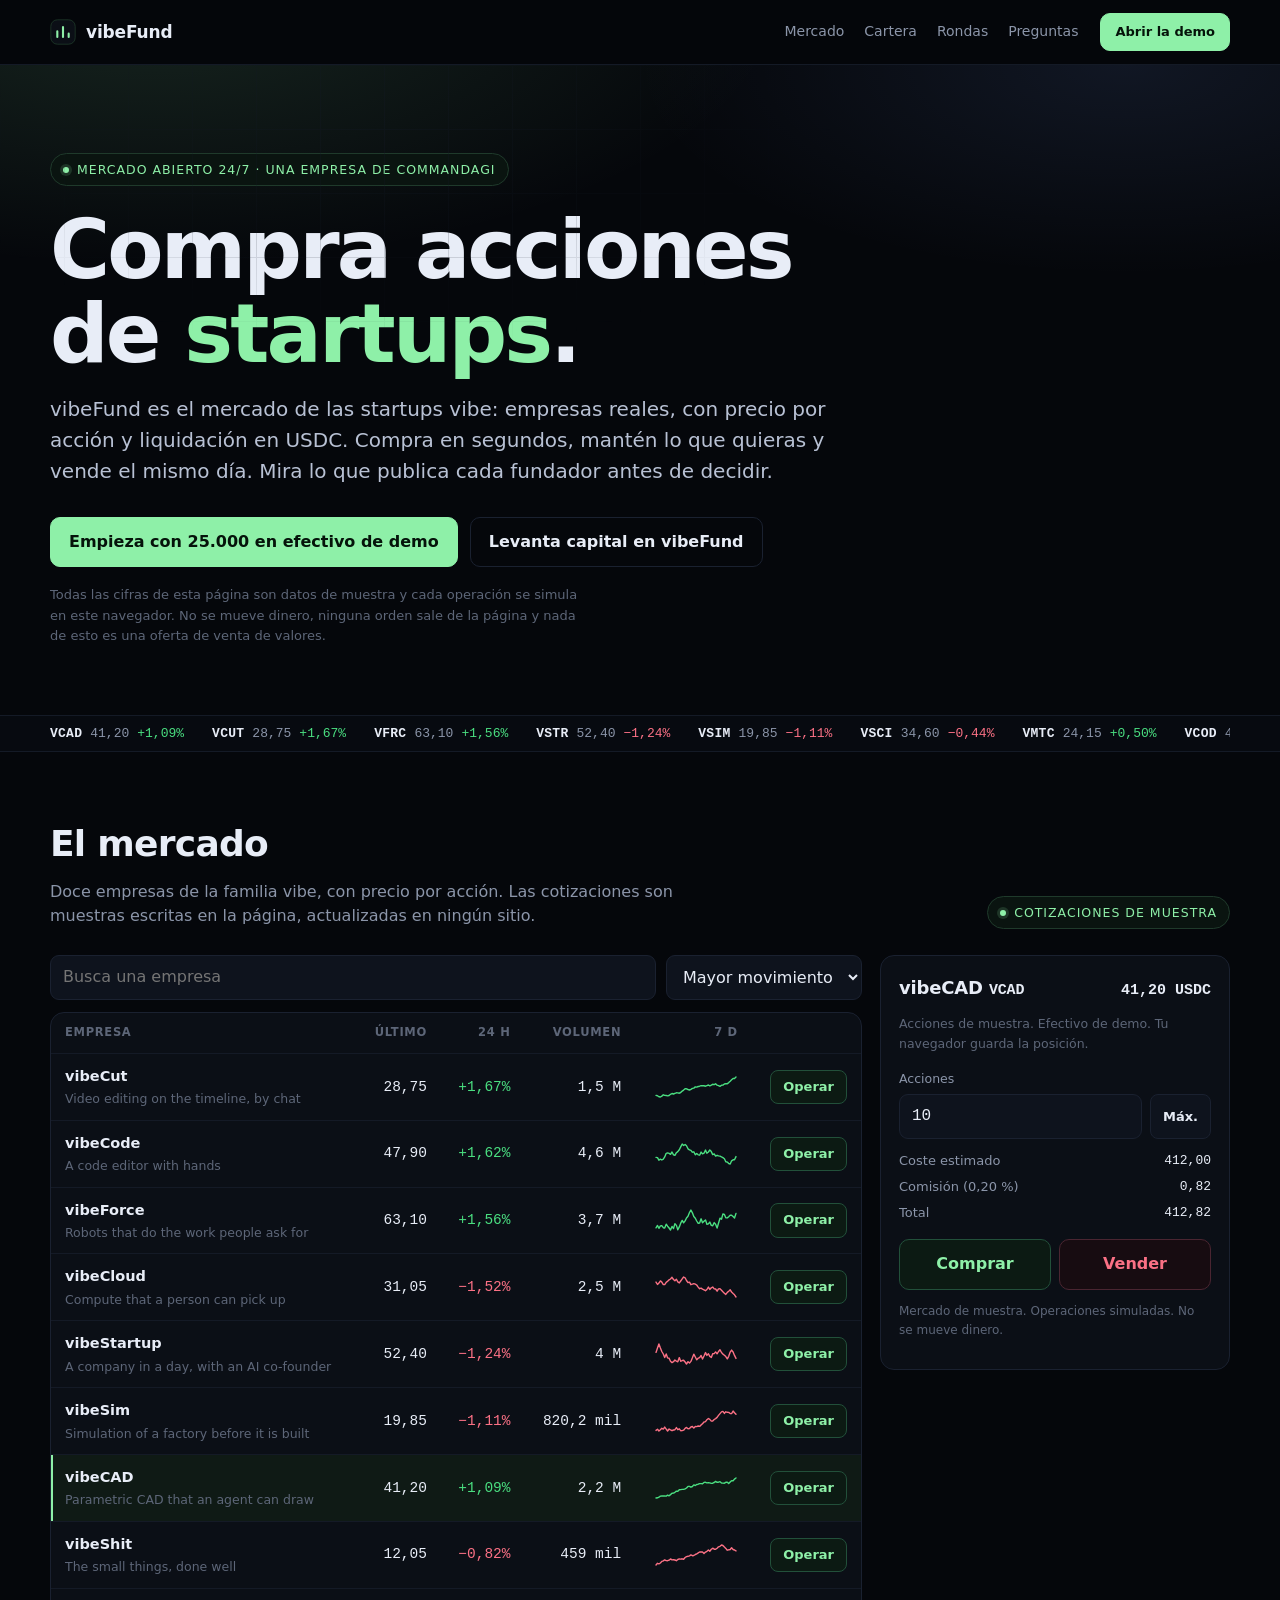
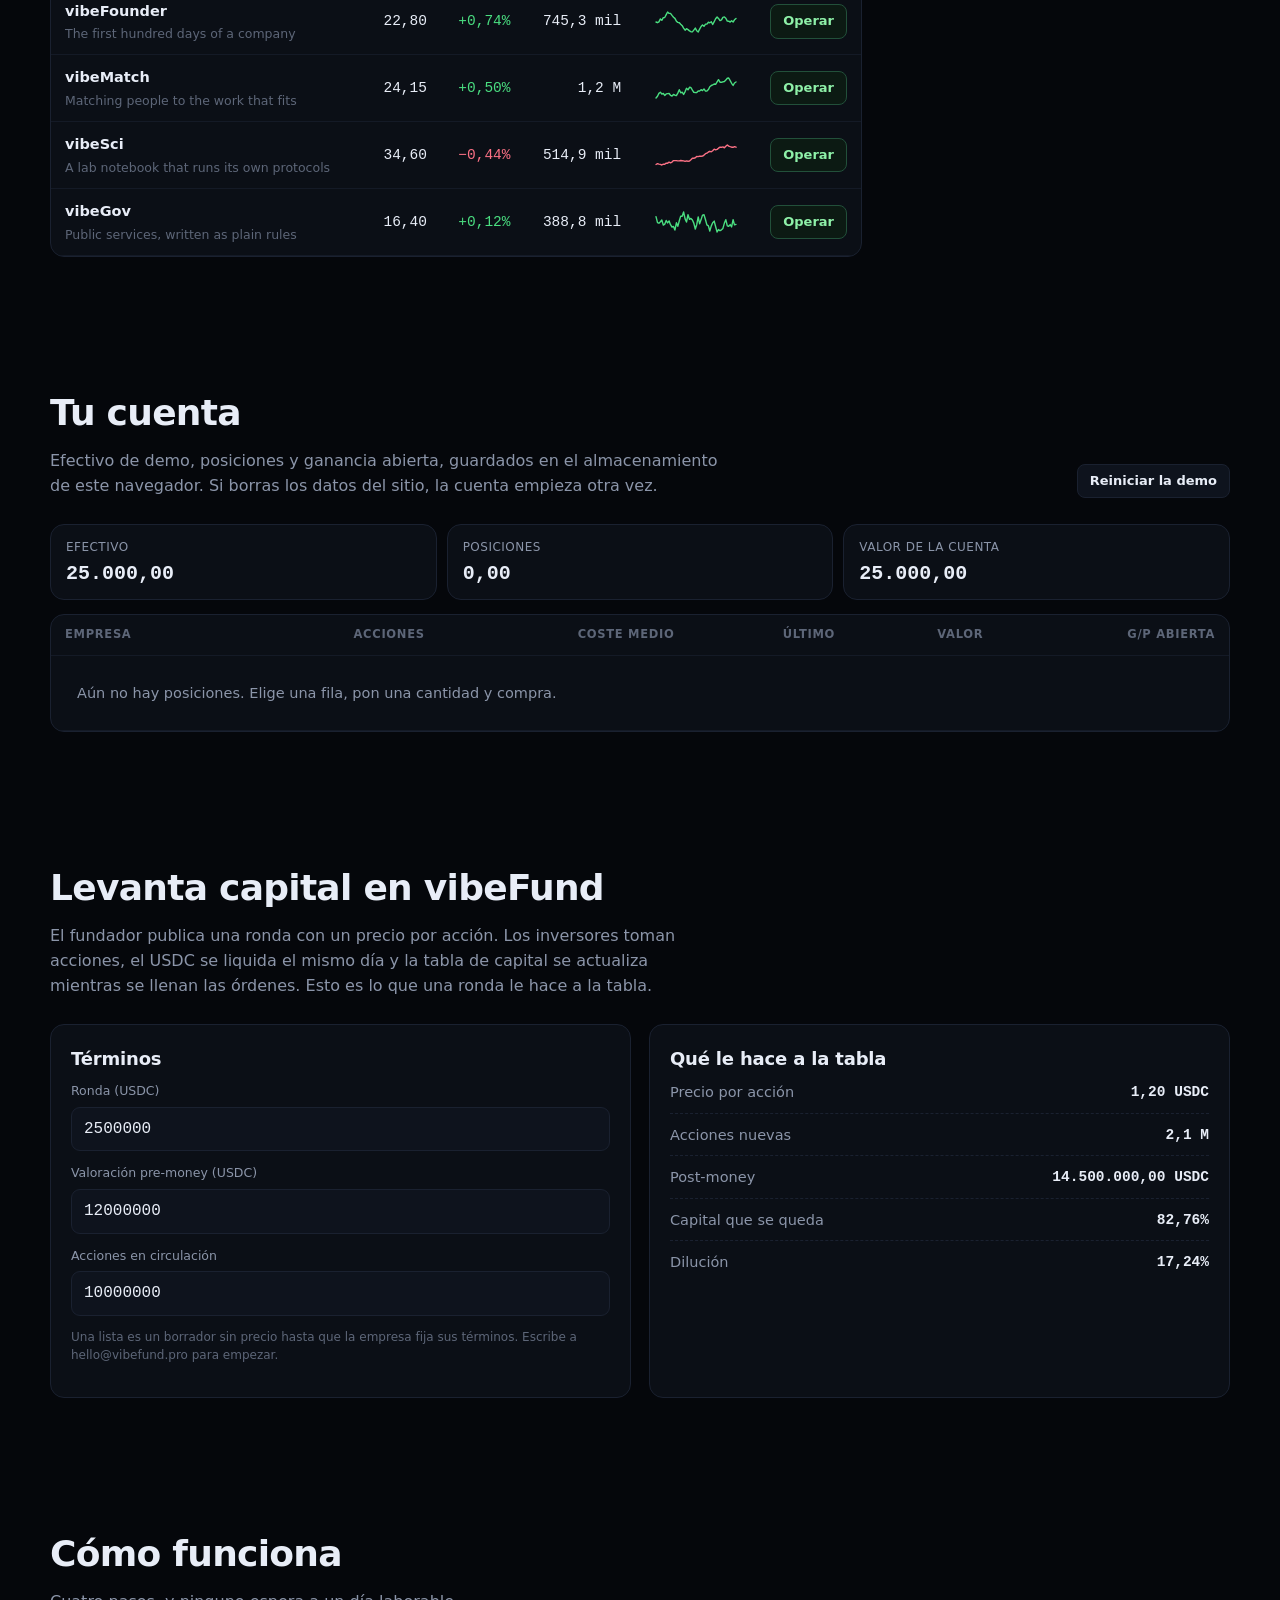
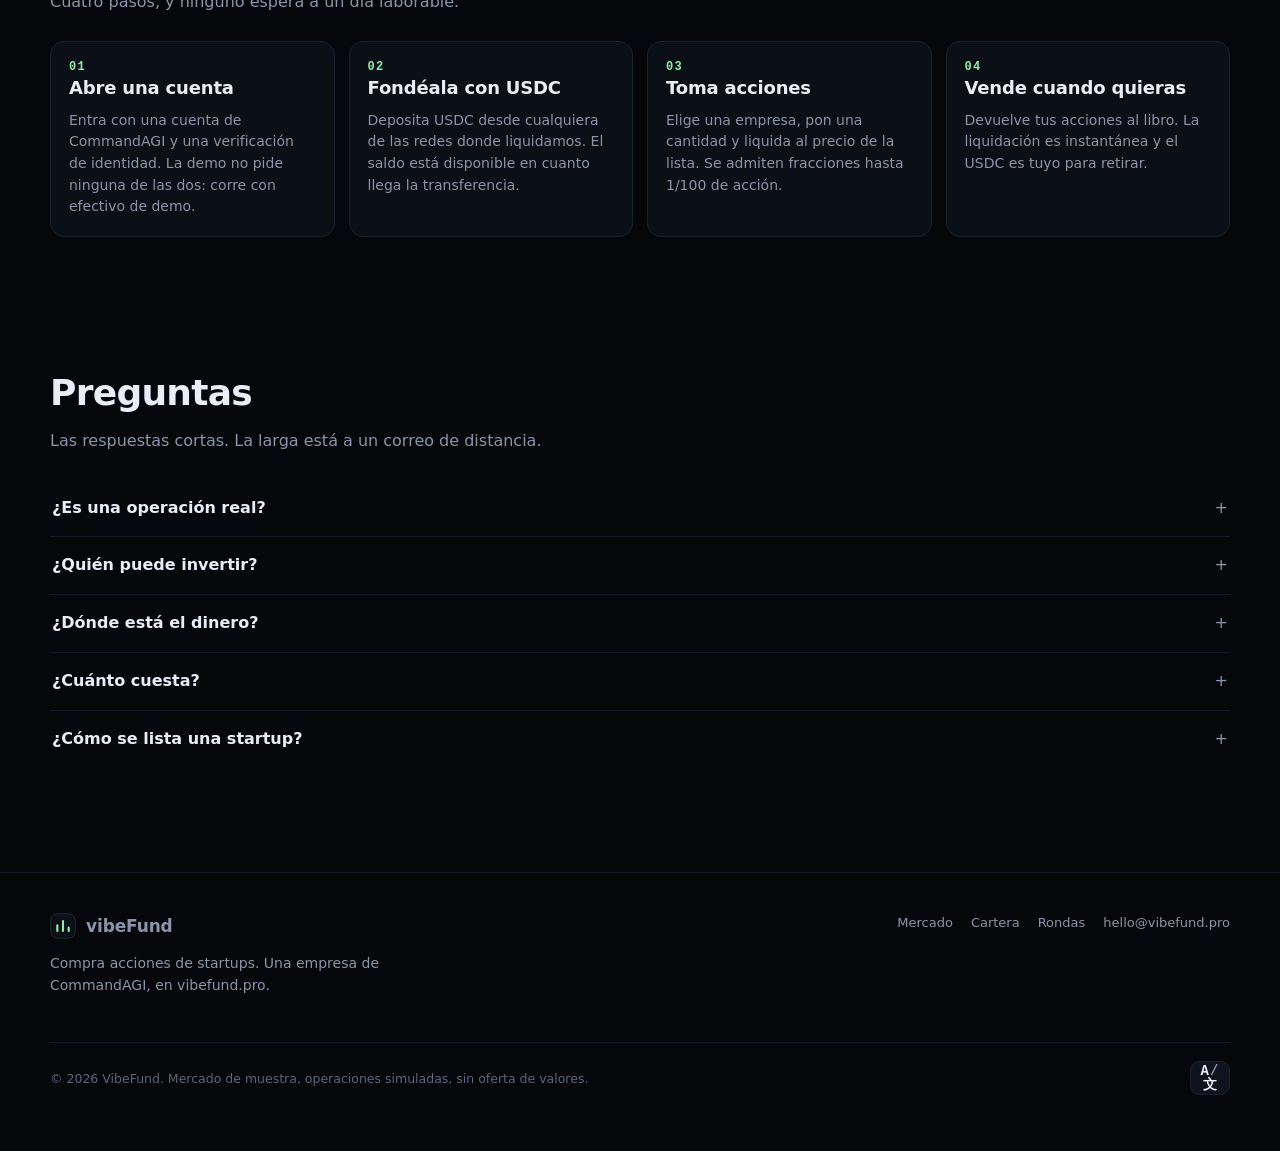
==== es/index.html @ a97413b3 "VibeFund as it is live on 2026-10-26 (deploy 4ececa54), mirrored from vibefund.commandagi.app" ====
<!doctype html>
<html lang="es">
<head>
<meta charset="utf-8">
<meta name="viewport" content="width=device-width, initial-scale=1">
<meta http-equiv="Content-Security-Policy" content="default-src 'self'; script-src 'self' https://static.cloudflareinsights.com; style-src 'self'; img-src 'self' data:; connect-src 'self' https://cloudflareinsights.com; font-src 'self'; form-action 'none'; base-uri 'none'">
<title>vibeFund — compra acciones de startups</title>
<meta name="description" content="vibeFund es el mercado de las startups vibe: empresas reales, con precio por acción y liquidación en USDC. La demo opera startups de muestra con dinero simulado en tu navegador.">
<meta name="theme-color" content="#05070b">
<meta property="og:title" content="vibeFund — compra acciones de startups">
<meta property="og:description" content="Empresas reales, con precio por acción y liquidación en USDC. Una empresa de CommandAGI.">
<meta property="og:type" content="website">
<link rel="icon" href="../mark.svg" type="image/svg+xml">
<link rel="stylesheet" href="../style.css">
<link rel="alternate" hreflang="en" href="/">
<link rel="alternate" hreflang="es" href="/es/">
<link rel="alternate" hreflang="zh-Hans" href="/zh/">
</head>
<body>
<a class="skip" href="#market">Ir al mercado</a>

<header class="head">
  <div class="wrap head__in">
    <a class="brand" href="/">
      <svg viewBox="0 0 32 32" aria-hidden="true" focusable="false"><rect x="1" y="1" width="30" height="30" rx="8" fill="#0b0f16" stroke="#1f3a2b"/><path d="M9 22V15M16 22V10M23 22V18" stroke="#8ef0a8" stroke-width="2.6" stroke-linecap="round"/></svg>
      <span class="brand__word">vibeFund</span>
    </a>
    <nav aria-label="Secciones">
      <a href="#market">Mercado</a>
      <a href="#portfolio">Cartera</a>
      <a href="#raise">Rondas</a>
      <a href="#questions">Preguntas</a>
    </nav>
    <a class="btn btn--primary" href="#market">Abrir la demo</a>
  </div>
</header>

<section class="hero">
  <div class="wrap">
    <span class="eyebrow"><span class="dot" aria-hidden="true"></span>Mercado abierto 24/7 · una empresa de CommandAGI</span>
    <h1>Compra acciones de <em>startups</em>.</h1>
    <p class="lead">vibeFund es el mercado de las startups vibe: empresas reales, con precio por acción y liquidación en USDC. Compra en segundos, mantén lo que quieras y vende el mismo día. Mira lo que publica cada fundador antes de decidir.</p>
    <div class="acts">
      <a class="btn btn--primary" href="#market">Empieza con 25.000 en efectivo de demo</a>
      <a class="btn btn--ghost" href="#raise">Levanta capital en vibeFund</a>
    </div>
    <p class="fine">Todas las cifras de esta página son datos de muestra y cada operación se simula en este navegador. No se mueve dinero, ninguna orden sale de la página y nada de esto es una oferta de venta de valores.</p>
  </div>
</section>

<div class="ticker" aria-hidden="true">
  <div class="wrap"><div class="ticker__track" id="ticker-track"></div></div>
</div>

<section class="band" id="market">
  <div class="wrap">
    <div class="band__head">
      <div>
        <h2>El mercado</h2>
        <p class="sub">Doce empresas de la familia vibe, con precio por acción. Las cotizaciones son muestras escritas en la página, actualizadas en ningún sitio.</p>
      </div>
      <span class="eyebrow"><span class="dot" aria-hidden="true"></span>Cotizaciones de muestra</span>
    </div>

    <div class="floor">
      <div>
        <div class="controls">
          <label class="sr-only" for="filter">Buscar en el mercado</label>
          <input id="filter" type="search" placeholder="Busca una empresa" autocomplete="off">
          <label class="sr-only" for="sort">Ordenar por</label>
          <select id="sort">
            <option value="change">Mayor movimiento</option>
            <option value="volume">Más negociadas</option>
            <option value="price">Precio</option>
            <option value="name">Nombre</option>
          </select>
        </div>
        <div class="card table-scroll">
          <table>
            <caption class="sr-only">Precios de muestra de las empresas de la familia vibe</caption>
            <thead>
              <tr><th scope="col">Empresa</th><th scope="col">Último</th><th scope="col">24 h</th><th scope="col" class="hide-sm">Volumen</th><th scope="col" class="hide-sm">7 d</th><th scope="col"><span class="sr-only">Operar</span></th></tr>
            </thead>
            <tbody id="market-body"></tbody>
          </table>
        </div>
        <noscript><p class="sub" style="margin-top:14px">La demo de operaciones necesita JavaScript. El resto de la página se lee sin él.</p></noscript>
      </div>

      <aside class="card ticket" aria-labelledby="ticket-title">
        <div class="ticket__head">
          <h3 id="ticket-title"><span id="ticket-name">vibeCAD</span> <span class="ticket__price" id="ticket-ticker">VCAD</span></h3>
          <span class="ticket__price" id="ticket-price">41,20 USDC</span>
        </div>
        <p class="ticket__hint">Acciones de muestra. Efectivo de demo. Tu navegador guarda la posición.</p>
        <div class="field">
          <label for="qty">Acciones</label>
          <div class="row">
            <input id="qty" type="number" min="1" step="1" value="10" inputmode="numeric">
            <button class="btn btn--tiny" type="button" id="qty-max">Máx.</button>
          </div>
        </div>
        <div class="ticket__est">
          <div><span id="est-label">Coste estimado</span><b id="est-cost">0,00</b></div>
          <div><span id="fee-label">Comisión (0,20 %)</span><b id="est-fee">0,00</b></div>
          <div><span id="total-label">Total</span><b id="est-total">0,00</b></div>
        </div>
        <div class="ticket__acts">
          <button class="btn btn--buy" type="button" id="ticket-buy">Comprar</button>
          <button class="btn btn--sell" type="button" id="ticket-sell">Vender</button>
        </div>
        <p class="ticket__note" id="holdings-line"></p>
        <p class="ticket__note" id="sample-note">Mercado de muestra. Operaciones simuladas. No se mueve dinero.</p>
      </aside>
    </div>
  </div>
</section>

<section class="band" id="portfolio">
  <div class="wrap">
    <div class="band__head">
      <div>
        <h2>Tu cuenta</h2>
        <p class="sub">Efectivo de demo, posiciones y ganancia abierta, guardados en el almacenamiento de este navegador. Si borras los datos del sitio, la cuenta empieza otra vez.</p>
      </div>
      <button class="btn btn--tiny" type="button" id="reset">Reiniciar la demo</button>
    </div>
    <div class="stat-row">
      <div class="card stat"><div class="stat__k">Efectivo</div><div class="stat__v" id="stat-cash">25.000,00</div></div>
      <div class="card stat"><div class="stat__k">Posiciones</div><div class="stat__v" id="stat-holdings">0,00</div></div>
      <div class="card stat"><div class="stat__k">Valor de la cuenta</div><div class="stat__v" id="stat-total">25.000,00</div></div>
    </div>
    <div class="card table-scroll">
      <table class="holdings">
        <caption class="sr-only">Tus posiciones de demo</caption>
        <thead><tr><th scope="col">Empresa</th><th scope="col">Acciones</th><th scope="col">Coste medio</th><th scope="col">Último</th><th scope="col">Valor</th><th scope="col">G/P abierta</th></tr></thead>
        <tbody id="positions-body"></tbody>
      </table>
    </div>
  </div>
</section>

<section class="band" id="raise">
  <div class="wrap">
    <div class="band__head">
      <div>
        <h2>Levanta capital en vibeFund</h2>
        <p class="sub">El fundador publica una ronda con un precio por acción. Los inversores toman acciones, el USDC se liquida el mismo día y la tabla de capital se actualiza mientras se llenan las órdenes. Esto es lo que una ronda le hace a la tabla.</p>
      </div>
    </div>
    <div class="raise">
      <div class="card">
        <h3>Términos</h3>
        <div class="field">
          <label for="raise-amount">Ronda (USDC)</label>
          <input id="raise-amount" type="number" min="0" step="50000" value="2500000" inputmode="numeric">
        </div>
        <div class="field">
          <label for="raise-pre">Valoración pre-money (USDC)</label>
          <input id="raise-pre" type="number" min="0" step="500000" value="12000000" inputmode="numeric">
        </div>
        <div class="field">
          <label for="raise-shares">Acciones en circulación</label>
          <input id="raise-shares" type="number" min="1" step="100000" value="10000000" inputmode="numeric">
        </div>
        <p class="ticket__note">Una lista es un borrador sin precio hasta que la empresa fija sus términos. Escribe a <a href="mailto:hello@vibefund.pro">hello@vibefund.pro</a> para empezar.</p>
      </div>
      <div class="card">
        <h3>Qué le hace a la tabla</h3>
        <div class="out" id="raise-out"></div>
      </div>
    </div>
  </div>
</section>

<section class="band" id="how">
  <div class="wrap">
    <div class="band__head"><div><h2>Cómo funciona</h2><p class="sub">Cuatro pasos, y ninguno espera a un día laborable.</p></div></div>
    <div class="steps">
      <div class="card step"><div class="step__n">01</div><h3>Abre una cuenta</h3><p>Entra con una cuenta de CommandAGI y una verificación de identidad. La demo no pide ninguna de las dos: corre con efectivo de demo.</p></div>
      <div class="card step"><div class="step__n">02</div><h3>Fondéala con USDC</h3><p>Deposita USDC desde cualquiera de las redes donde liquidamos. El saldo está disponible en cuanto llega la transferencia.</p></div>
      <div class="card step"><div class="step__n">03</div><h3>Toma acciones</h3><p>Elige una empresa, pon una cantidad y liquida al precio de la lista. Se admiten fracciones hasta 1/100 de acción.</p></div>
      <div class="card step"><div class="step__n">04</div><h3>Vende cuando quieras</h3><p>Devuelve tus acciones al libro. La liquidación es instantánea y el USDC es tuyo para retirar.</p></div>
    </div>
  </div>
</section>

<section class="band" id="questions">
  <div class="wrap">
    <div class="band__head"><div><h2>Preguntas</h2><p class="sub">Las respuestas cortas. La larga está a un correo de distancia.</p></div></div>
    <details>
      <summary>¿Es una operación real?</summary>
      <p>No. Esta primera versión es una demo: las doce empresas y sus precios son datos de muestra escritos en la página, y las operaciones cambian números en el almacenamiento de tu navegador. El mercado de acciones reales, con liquidación real, abre cuando su dueño lo lance.</p>
    </details>
    <details>
      <summary>¿Quién puede invertir?</summary>
      <p>Inversores acreditados en las jurisdicciones donde vibeFund está registrada, y nadie más hasta que eso cambie. La demo no pide nada, así que tómala como una imagen del producto, no como una cuenta.</p>
    </details>
    <details>
      <summary>¿Dónde está el dinero?</summary>
      <p>USDC en custodia con el custodio autorizado, en una cuenta a tu nombre. vibeFund no lo presta, no lo apuesta y no lo guarda en su propio balance.</p>
    </details>
    <details>
      <summary>¿Cuánto cuesta?</summary>
      <p>Sin comisión de depósito ni de retiro, y 0,20 % por operación, ambos en el ticket antes de confirmar. El dueño fija la tarifa final antes del lanzamiento.</p>
    </details>
    <details>
      <summary>¿Cómo se lista una startup?</summary>
      <p>El fundador fija la ronda, la valoración pre-money y las acciones en circulación. vibeFund revisa la empresa y sus documentos, y la ronda abre a un precio por acción. Escribe a <a href="mailto:hello@vibefund.pro">hello@vibefund.pro</a>.</p>
    </details>
  </div>
</section>

<footer class="foot">
  <div class="wrap">
    <div class="foot__cols">
      <div class="foot__pitch">
        <a class="brand" href="/"><svg viewBox="0 0 32 32" aria-hidden="true" focusable="false"><rect x="1" y="1" width="30" height="30" rx="8" fill="#0b0f16" stroke="#1f3a2b"/><path d="M9 22V15M16 22V10M23 22V18" stroke="#8ef0a8" stroke-width="2.6" stroke-linecap="round"/></svg><span class="brand__word">vibeFund</span></a>
        <p>Compra acciones de startups. Una empresa de CommandAGI, en vibefund.pro.</p>
      </div>
      <div class="foot__links">
        <a href="#market">Mercado</a>
        <a href="#portfolio">Cartera</a>
        <a href="#raise">Rondas</a>
        <a href="mailto:hello@vibefund.pro">hello@vibefund.pro</a>
      </div>
    </div>
    <div class="foot__base">
      <span>© 2026 VibeFund. Mercado de muestra, operaciones simuladas, sin oferta de valores.</span>
      <div class="lang">
        <button type="button" class="lang-btn" commandfor="lang-dialog" command="show-modal" aria-haspopup="dialog" aria-label="Idioma" title="Idioma"><span class="lang-btn__glyph" aria-hidden="true">A<span>/</span><span lang="zh-Hans">文</span></span></button>
        <noscript><nav class="lang-links" aria-label="Idiomas"><a href="/" hreflang="en">English</a><a href="/es/" hreflang="es">Español</a><a href="/zh/" hreflang="zh-Hans">简体中文</a></nav></noscript>
        <dialog id="lang-dialog" class="lang-dialog" aria-labelledby="lang-dialog-title" closedby="any">
          <div class="lang-dialog__box">
            <div class="lang-dialog__head">
              <h2 id="lang-dialog-title">Idioma</h2>
              <form method="dialog"><button class="lang-dialog__close" aria-label="Cerrar"><svg viewBox="0 0 16 16" aria-hidden="true" focusable="false"><path d="M3.5 3.5l9 9M12.5 3.5l-9 9" stroke="currentColor" stroke-width="1.5" stroke-linecap="round"/></svg></button></form>
            </div>
            <ul class="lang-list">
              <li><a href="/" hreflang="en"><span lang="en">English</span></a></li>
              <li><a href="/es/" hreflang="es" aria-current="true"><span lang="es">Español</span><svg class="lang-list__check" viewBox="0 0 16 16" aria-hidden="true" focusable="false"><path d="M3 8.5l3.2 3L13 4.5" fill="none" stroke="currentColor" stroke-width="1.6" stroke-linecap="round" stroke-linejoin="round"/></svg></a></li>
              <li><a href="/zh/" hreflang="zh-Hans"><span lang="zh-Hans">简体中文</span></a></li>
            </ul>
          </div>
        </dialog>
      </div>
    </div>
  </div>
</footer>

<div class="toast" id="toast" role="status" aria-live="polite" data-show="false"></div>
<script src="../app.js" defer></script>
</body>
</html>
---- style.css ----
/* vibeFund: one stylesheet for every locale's page. No external font, no image of a person. */

:root {
    --bg: #05070b;
    --panel: #0b0f16;
    --panel-2: #0e131d;
    --line: #1a2130;
    --line-soft: #141a26;
    --ink: #e8edf7;
    --muted: #8b95a9;
    --dim: #5d6678;
    --accent: #8ef0a8;
    --accent-ink: #05130a;
    --up: #4ade80;
    --down: #fb7185;
    --radius: 14px;
    --wrap: 1180px;
    --mono: ui-monospace, SFMono-Regular, "SF Mono", Menlo, Consolas, "Liberation Mono", monospace;
    color-scheme: dark;
}

* { box-sizing: border-box; }

html { scroll-behavior: smooth; }

body {
    margin: 0;
    background: var(--bg);
    color: var(--ink);
    font: 16px/1.55 system-ui, -apple-system, "Segoe UI", Roboto, "Helvetica Neue", Arial, sans-serif;
    -webkit-font-smoothing: antialiased;
}

a { color: inherit; text-decoration: none; }
a:hover { color: var(--accent); }

.wrap { width: min(var(--wrap), 100% - 40px); margin-inline: auto; }

.skip {
    position: absolute; left: -9999px; top: 0; background: var(--accent); color: var(--accent-ink);
    padding: 10px 14px; border-radius: 0 0 10px 0; font-weight: 600;
}
.skip:focus { left: 0; z-index: 20; }

/* the head */

.head {
    position: sticky; top: 0; z-index: 10;
    background: color-mix(in srgb, var(--bg) 88%, transparent);
    backdrop-filter: blur(10px);
    border-bottom: 1px solid var(--line-soft);
}
.head__in { display: flex; align-items: center; gap: 22px; height: 64px; }
.brand { display: flex; align-items: center; gap: 10px; font-weight: 650; letter-spacing: -0.01em; }
.brand svg { width: 26px; height: 26px; display: block; }
.brand__word { font-size: 17px; }
.head nav { display: flex; gap: 20px; margin-inline-start: auto; font-size: 14px; color: var(--muted); }
.head nav a:hover { color: var(--ink); }
.head .btn { padding: 8px 14px; font-size: 13px; }
@media (max-width: 720px) { .head nav { display: none; } }

/* buttons */

.btn {
    display: inline-flex; align-items: center; gap: 8px; border: 1px solid var(--line);
    background: var(--panel-2); color: var(--ink); font: inherit; font-weight: 600;
    padding: 12px 18px; border-radius: 10px; cursor: pointer; transition: border-color .15s, background .15s, transform .05s;
}
.btn:hover { border-color: #2a3550; }
.btn:active { transform: translateY(1px); }
.btn--primary { background: var(--accent); border-color: var(--accent); color: var(--accent-ink); }
.btn--primary:hover { background: #a6f6ba; }
.btn--ghost { background: transparent; }
.btn--buy { border-color: #22503a; color: var(--accent); background: #0c1a13; }
.btn--sell { border-color: #4a2531; color: var(--down); background: #170c11; }
.btn--tiny { padding: 6px 12px; font-size: 13px; border-radius: 8px; }

/* hero */

.hero { position: relative; padding: 88px 0 56px; overflow: hidden; }
.hero::before {
    content: ""; position: absolute; inset: 0;
    background:
        radial-gradient(900px 380px at 12% -10%, rgba(142, 240, 168, .13), transparent 70%),
        radial-gradient(700px 300px at 88% 0%, rgba(122, 162, 255, .10), transparent 70%),
        linear-gradient(180deg, transparent 60%, var(--bg));
    pointer-events: none;
}
.hero::after {
    content: ""; position: absolute; inset: 0; pointer-events: none; opacity: .35;
    background-image: linear-gradient(var(--line-soft) 1px, transparent 1px), linear-gradient(90deg, var(--line-soft) 1px, transparent 1px);
    background-size: 64px 64px;
    mask-image: radial-gradient(600px 300px at 30% 10%, #000, transparent 75%);
}
.hero > * { position: relative; }
.eyebrow {
    display: inline-flex; align-items: center; gap: 8px; font-size: 12.5px; letter-spacing: .08em;
    text-transform: uppercase; color: var(--accent); border: 1px solid #1f3a2b; background: #0a1410;
    padding: 6px 12px; border-radius: 999px;
}
.eyebrow .dot { width: 6px; height: 6px; border-radius: 50%; background: var(--accent); box-shadow: 0 0 0 3px rgba(142,240,168,.15); }
.hero h1 {
    font-size: clamp(42px, 7vw, 82px); line-height: 1.02; letter-spacing: -0.035em;
    margin: 22px 0 18px; max-width: 15ch; font-weight: 680;
}
.hero h1 em { font-style: normal; color: var(--accent); }
.hero p.lead { font-size: clamp(17px, 2vw, 20px); color: #b8c1d4; max-width: 62ch; margin: 0 0 30px; }
.hero .acts { display: flex; flex-wrap: wrap; gap: 12px; }
.hero .fine { margin-top: 18px; font-size: 13px; color: var(--dim); max-width: 66ch; }

/* the strip of prices under the hero */

.ticker { border-block: 1px solid var(--line-soft); background: #070a10; overflow: clip; }
.ticker .wrap { overflow: clip; }
.ticker__track { display: flex; gap: 28px; padding: 11px 0; font: 13px/1 var(--mono); color: var(--muted); white-space: nowrap; min-width: 0; }
.ticker__item { display: inline-flex; gap: 8px; align-items: baseline; }
.ticker__item b { color: var(--ink); font-weight: 600; letter-spacing: .02em; }

/* sections */

section.band { padding: 64px 0; }
.band__head { display: flex; align-items: end; justify-content: space-between; gap: 20px; margin-bottom: 26px; flex-wrap: wrap; }
h2 { font-size: clamp(26px, 3vw, 36px); letter-spacing: -0.02em; margin: 0 0 8px; font-weight: 650; }
h3 { font-size: 18px; margin: 0 0 8px; letter-spacing: -0.01em; }
.sub { color: var(--muted); margin: 0; max-width: 66ch; }

.card { background: var(--panel); border: 1px solid var(--line); border-radius: var(--radius); }

/* the trading floor */

.floor { display: grid; grid-template-columns: minmax(0, 1fr) 350px; gap: 18px; align-items: start; }
@media (max-width: 980px) { .floor { grid-template-columns: 1fr; } }

.controls { display: flex; gap: 10px; flex-wrap: wrap; margin-bottom: 12px; }
.controls input, .controls select, .field input, .field select {
    font: inherit; color: var(--ink); background: var(--panel-2); border: 1px solid var(--line);
    border-radius: 9px; padding: 9px 12px; min-width: 0;
}
.controls input[type="search"] { flex: 1 1 220px; }
.controls :focus-visible, .field input:focus-visible, .field select:focus-visible, .btn:focus-visible {
    outline: 2px solid var(--accent); outline-offset: 2px;
}

.stat-row { display: grid; grid-template-columns: repeat(3, minmax(0, 1fr)); gap: 10px; margin-bottom: 14px; }
.stat { padding: 13px 15px; }
.stat__k { font-size: 12px; color: var(--muted); letter-spacing: .04em; text-transform: uppercase; }
.stat__v { font: 600 20px/1.2 var(--mono); font-variant-numeric: tabular-nums; margin-top: 5px; }
.stat__v small { font: 500 12px var(--mono); color: var(--muted); }

/* A table wider than a phone scrolls inside its card; the page itself never scrolls sideways. */
.table-scroll { overflow-x: auto; }
.table-scroll table { min-width: 620px; }
@media (max-width: 720px) {
    .table-scroll table { min-width: 460px; }
    .hide-sm { display: none; }
}

table { width: 100%; border-collapse: collapse; }
th, td { text-align: right; padding: 11px 14px; border-bottom: 1px solid var(--line-soft); white-space: nowrap; }
th { font-size: 11.5px; letter-spacing: .06em; text-transform: uppercase; color: var(--dim); font-weight: 600; }
th:first-child, td:first-child { text-align: left; }
tbody tr { cursor: pointer; }
tbody tr:hover { background: #0d131d; }
tbody tr[aria-selected="true"] { background: #0f1a15; box-shadow: inset 2px 0 0 var(--accent); }
td { font-size: 14.5px; }
.num { font-family: var(--mono); font-variant-numeric: tabular-nums; }
.co { display: flex; flex-direction: column; gap: 2px; }
.co b { font-weight: 600; }
.co span { font-size: 12.5px; color: var(--dim); }
.up { color: var(--up); }
.down { color: var(--down); }
.spark { width: 84px; height: 24px; vertical-align: middle; }

.empty { padding: 26px; text-align: center; color: var(--muted); font-size: 14.5px; }

/* the ticket */

.ticket { position: sticky; top: 78px; padding: 18px; }
.ticket__head { display: flex; align-items: baseline; justify-content: space-between; gap: 10px; margin-bottom: 4px; }
.ticket__price { font: 600 15px var(--mono); }
.ticket__hint { color: var(--dim); font-size: 12.5px; margin: 0 0 16px; }
.field { display: grid; gap: 6px; margin-bottom: 12px; }
.field label { font-size: 12.5px; color: var(--muted); }
.field input { width: 100%; font-family: var(--mono); }
.field .row { display: flex; gap: 8px; }
.field .row input { flex: 1; }
.ticket__est { display: grid; gap: 6px; font-size: 13px; color: var(--muted); margin: 4px 0 16px; }
.ticket__est div { display: flex; justify-content: space-between; }
.ticket__est b { color: var(--ink); font-family: var(--mono); font-variant-numeric: tabular-nums; font-weight: 500; }
.ticket__acts { display: grid; grid-template-columns: 1fr 1fr; gap: 8px; }
.ticket__acts .btn { justify-content: center; }
.ticket__note { margin-top: 12px; font-size: 12px; color: var(--dim); }

/* portfolio */

.portfolio-grid { display: grid; grid-template-columns: minmax(0, 1fr); gap: 14px; }
.holdings > tbody > tr { cursor: default; }

/* raise */

.raise { display: grid; grid-template-columns: minmax(0, 1fr) minmax(0, 1fr); gap: 18px; }
@media (max-width: 860px) { .raise { grid-template-columns: 1fr; } }
.raise .card { padding: 20px; }
.out { display: grid; gap: 10px; }
.out div { display: flex; justify-content: space-between; gap: 12px; border-bottom: 1px dashed var(--line); padding-bottom: 9px; font-size: 14.5px; color: var(--muted); }
.out div:last-child { border-bottom: 0; }
.out b { font-family: var(--mono); font-variant-numeric: tabular-nums; color: var(--ink); font-weight: 600; }

/* steps and questions */

.steps { display: grid; grid-template-columns: repeat(4, minmax(0, 1fr)); gap: 14px; }
@media (max-width: 900px) { .steps { grid-template-columns: repeat(2, minmax(0, 1fr)); } }
@media (max-width: 560px) { .steps { grid-template-columns: 1fr; } }
.step { padding: 18px; }
.step__n { font: 600 12px var(--mono); color: var(--accent); letter-spacing: .1em; }
.step p { margin: 8px 0 0; font-size: 14px; color: var(--muted); }

details { border-bottom: 1px solid var(--line-soft); padding: 16px 2px; }
details:last-of-type { border-bottom: 0; }
summary { cursor: pointer; font-weight: 600; font-size: 16px; list-style: none; display: flex; justify-content: space-between; gap: 14px; }
summary::-webkit-details-marker { display: none; }
summary::after { content: "+"; color: var(--muted); font-weight: 400; }
details[open] summary::after { content: "–"; }
details p { color: var(--muted); margin: 10px 0 0; max-width: 78ch; }

/* the footer, with the language button (the A/文 glyph) */

.foot { border-top: 1px solid var(--line-soft); padding: 40px 0 56px; margin-top: 40px; }
.foot__cols { display: flex; flex-wrap: wrap; gap: 28px; justify-content: space-between; align-items: start; }
.foot__pitch { max-width: 40ch; color: var(--muted); font-size: 14px; }
.foot__base { display: flex; flex-wrap: wrap; align-items: center; justify-content: space-between; gap: 14px; margin-top: 32px; padding-top: 18px; border-top: 1px solid var(--line-soft); color: var(--dim); font-size: 12.5px; }
.foot__links { display: flex; gap: 18px; color: var(--muted); font-size: 13px; flex-wrap: wrap; }

.lang { position: relative; }
.lang-btn {
    display: inline-flex; align-items: center; justify-content: center; width: 40px; height: 34px;
    border: 1px solid var(--line); border-radius: 9px; background: var(--panel-2); color: var(--ink);
    font: 600 14px/1 var(--mono); cursor: pointer;
}
.lang-btn:hover { border-color: #2a3550; }
.lang-btn__glyph span:first-child { color: var(--muted); margin: 0 1px; }
.lang-dialog { border: 1px solid var(--line); border-radius: 16px; background: var(--panel); color: var(--ink); padding: 0; width: min(360px, 92vw); }
.lang-dialog::backdrop { background: rgba(0, 0, 0, .62); backdrop-filter: blur(3px); }
.lang-dialog__box { padding: 18px 20px 20px; }
.lang-dialog__head { display: flex; align-items: center; justify-content: space-between; margin-bottom: 12px; }
.lang-dialog__head h2 { font-size: 17px; margin: 0; }
.lang-dialog__close { border: 0; background: none; color: var(--muted); cursor: pointer; padding: 6px; border-radius: 8px; }
.lang-dialog__close:hover { background: var(--panel-2); color: var(--ink); }
.lang-dialog__close svg { width: 15px; height: 15px; display: block; }
.lang-list { list-style: none; margin: 0; padding: 0; display: grid; gap: 4px; }
.lang-list a { display: flex; align-items: center; justify-content: space-between; padding: 10px 12px; border-radius: 9px; border: 1px solid transparent; }
.lang-list a:hover { background: var(--panel-2); border-color: var(--line); }
.lang-list a[aria-current="true"] { background: #0c1a13; border-color: #1f3a2b; color: var(--accent); }
.lang-list__check { width: 15px; height: 15px; }
.lang-links { display: flex; gap: 10px; }
.lang-links a { border: 1px solid var(--line); border-radius: 8px; padding: 5px 9px; }

.sr-only {
    position: absolute; width: 1px; height: 1px; padding: 0; margin: -1px; overflow: hidden;
    clip: rect(0 0 0 0); white-space: nowrap; border: 0;
}

.toast {
    position: fixed; left: 50%; bottom: 24px; transform: translate(-50%, 20px); opacity: 0;
    background: var(--accent); color: var(--accent-ink); font-weight: 600; font-size: 14px;
    padding: 10px 16px; border-radius: 10px; pointer-events: none; transition: opacity .18s, transform .18s; z-index: 30;
}
.toast[data-show="true"] { opacity: 1; transform: translate(-50%, 0); }

@media (prefers-reduced-motion: reduce) {
    html { scroll-behavior: auto; }
    .toast { transition: none; }
    .btn { transition: none; }
}
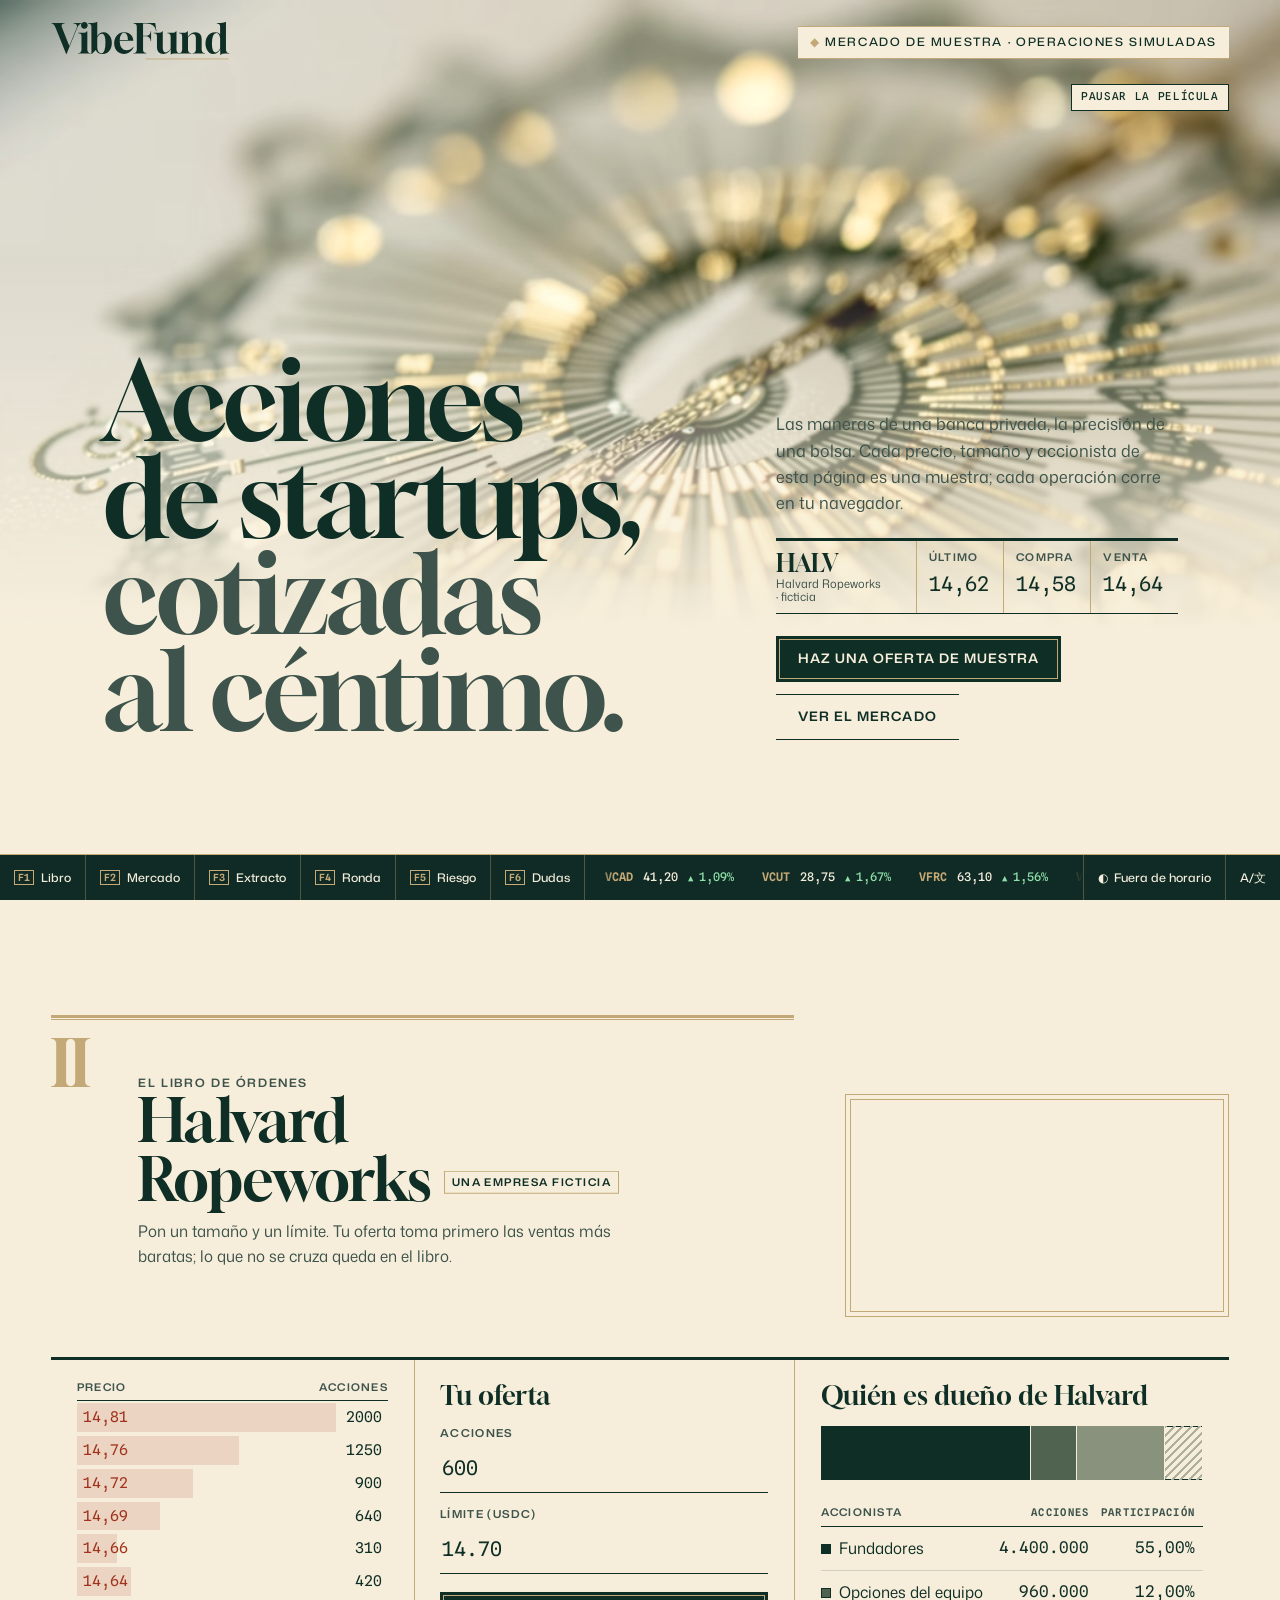
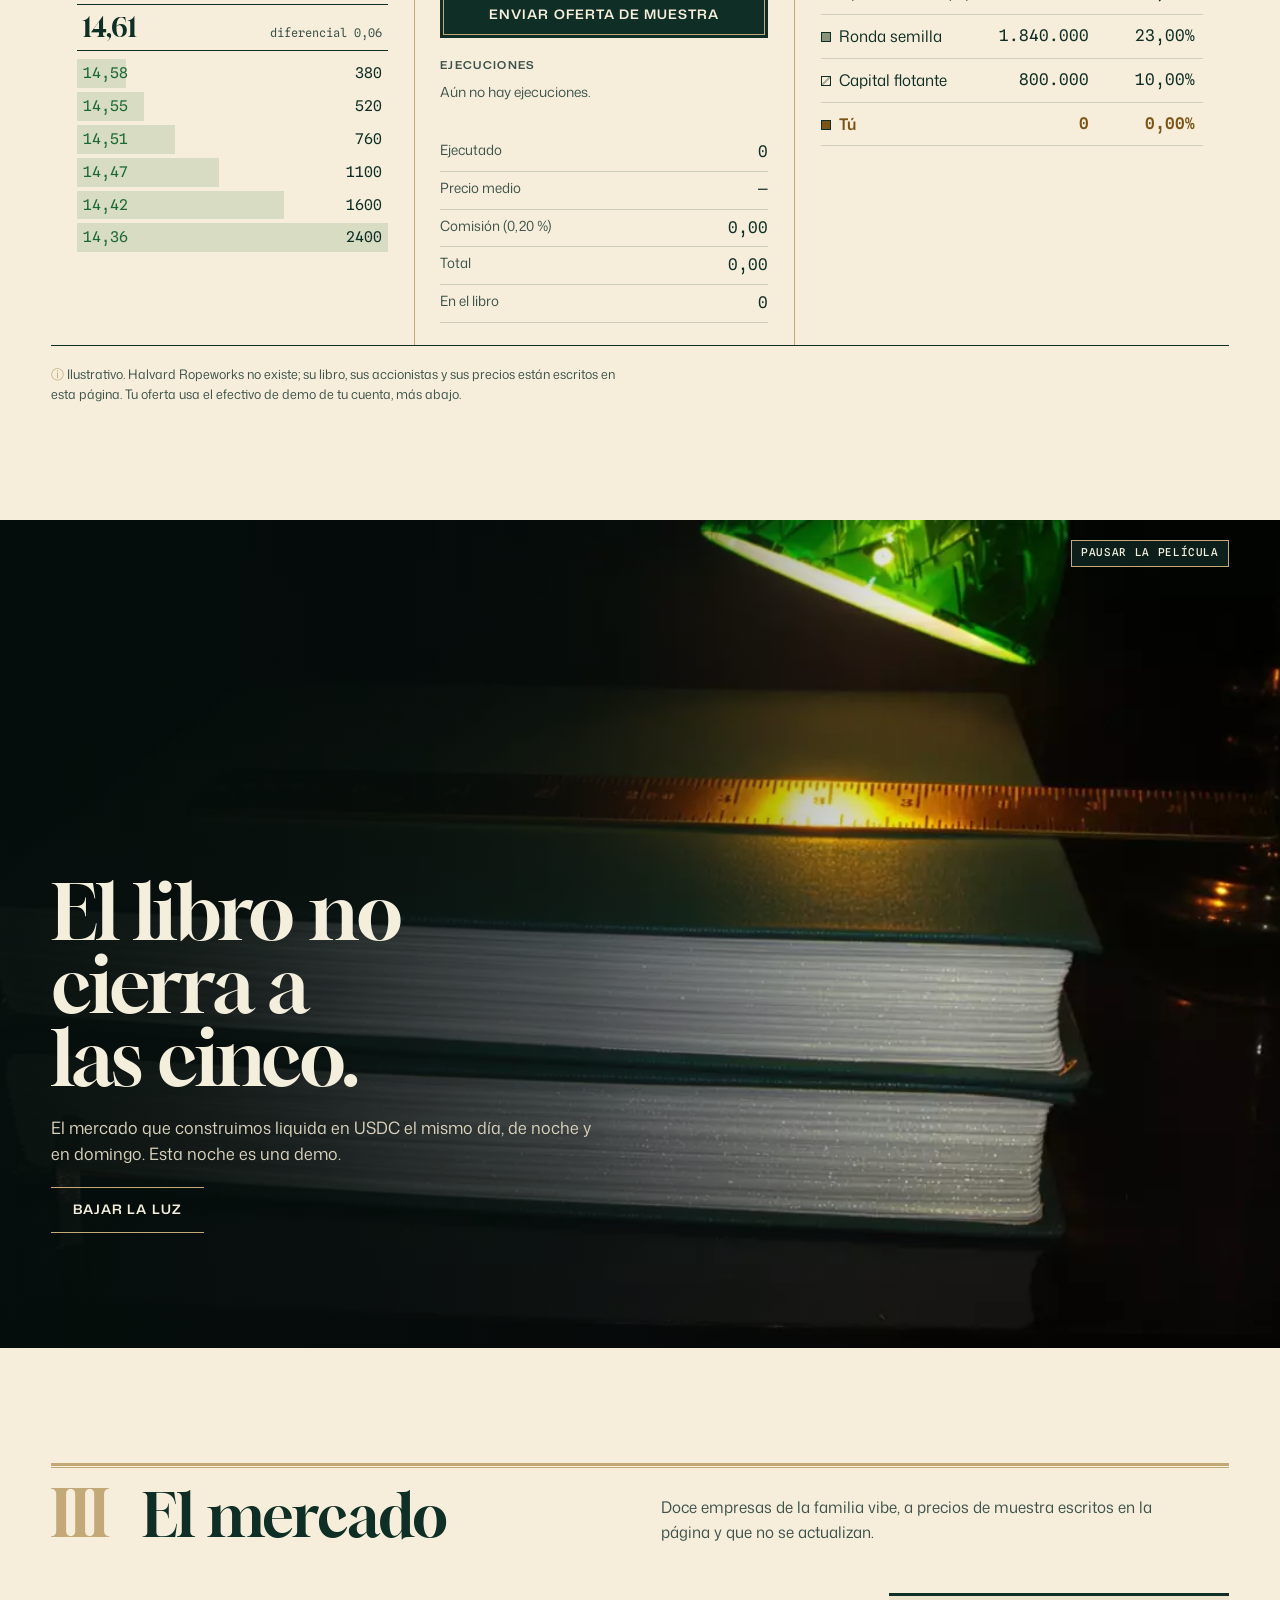
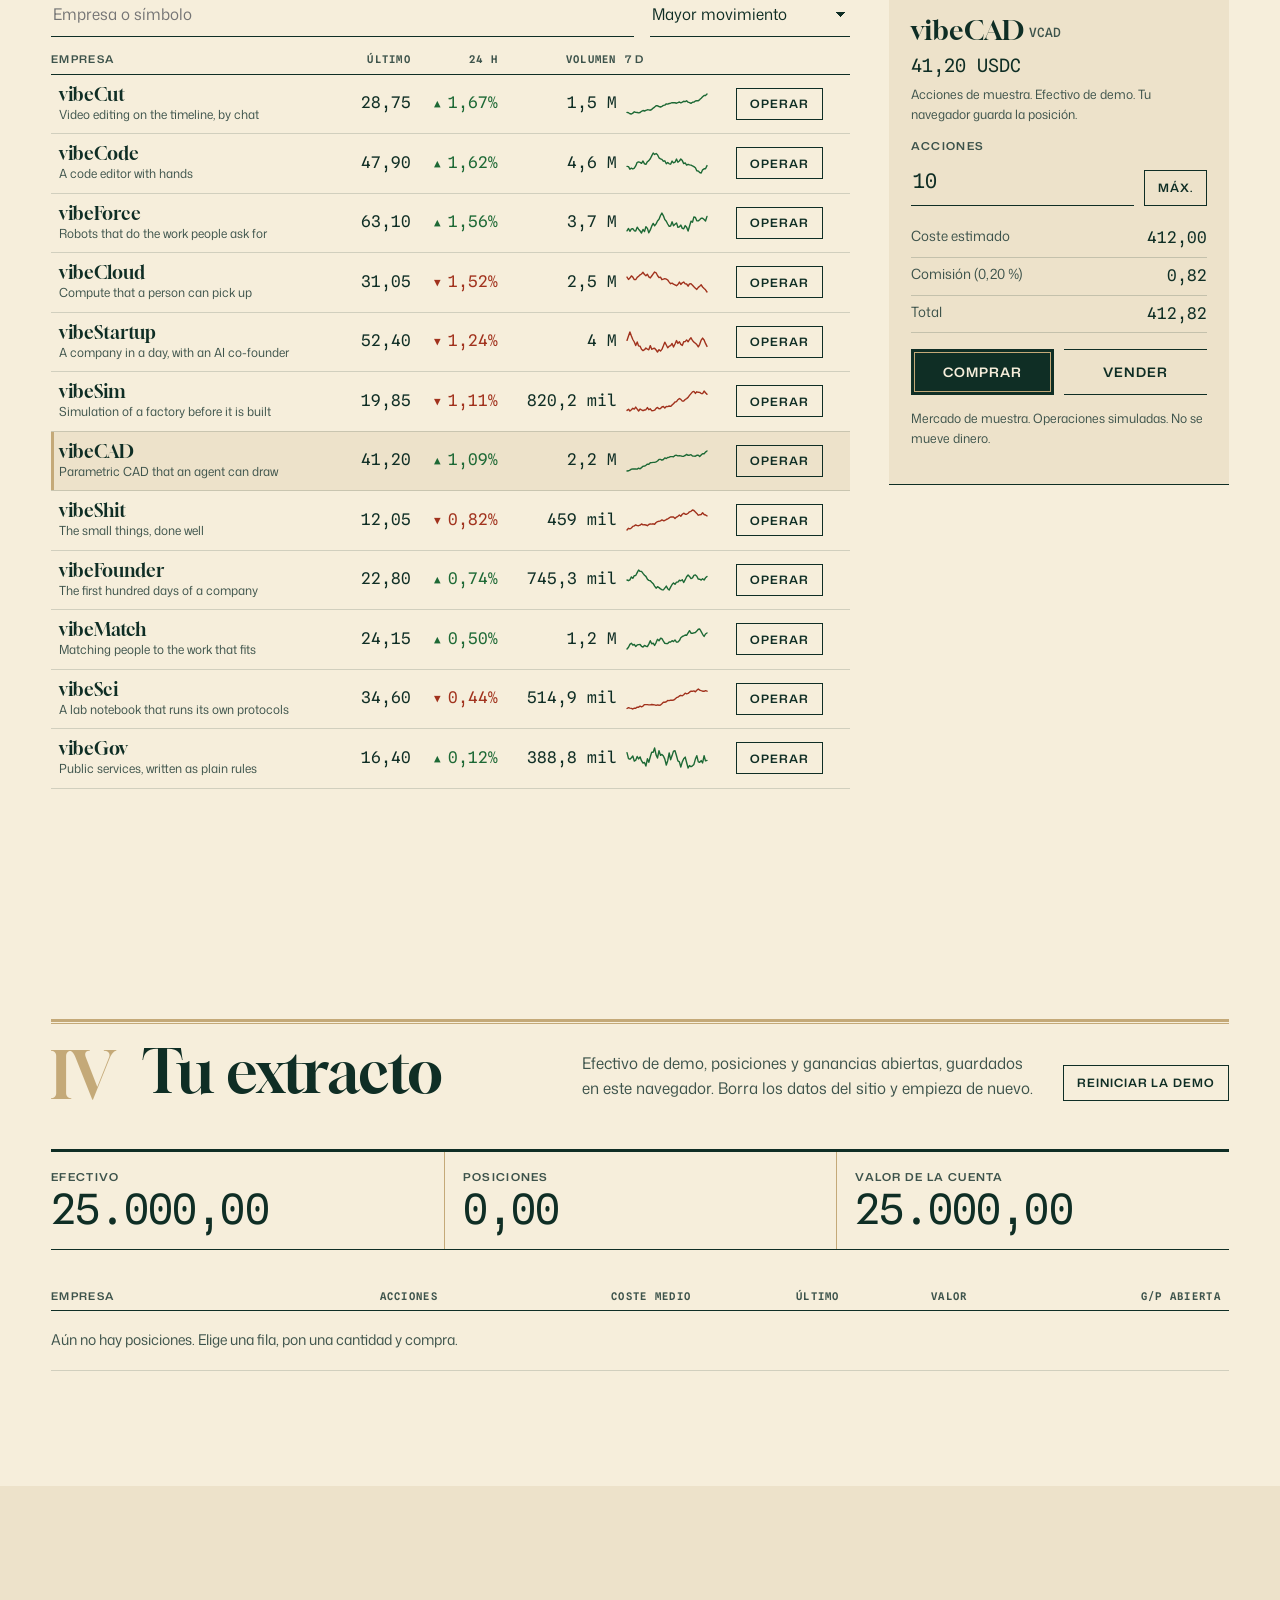
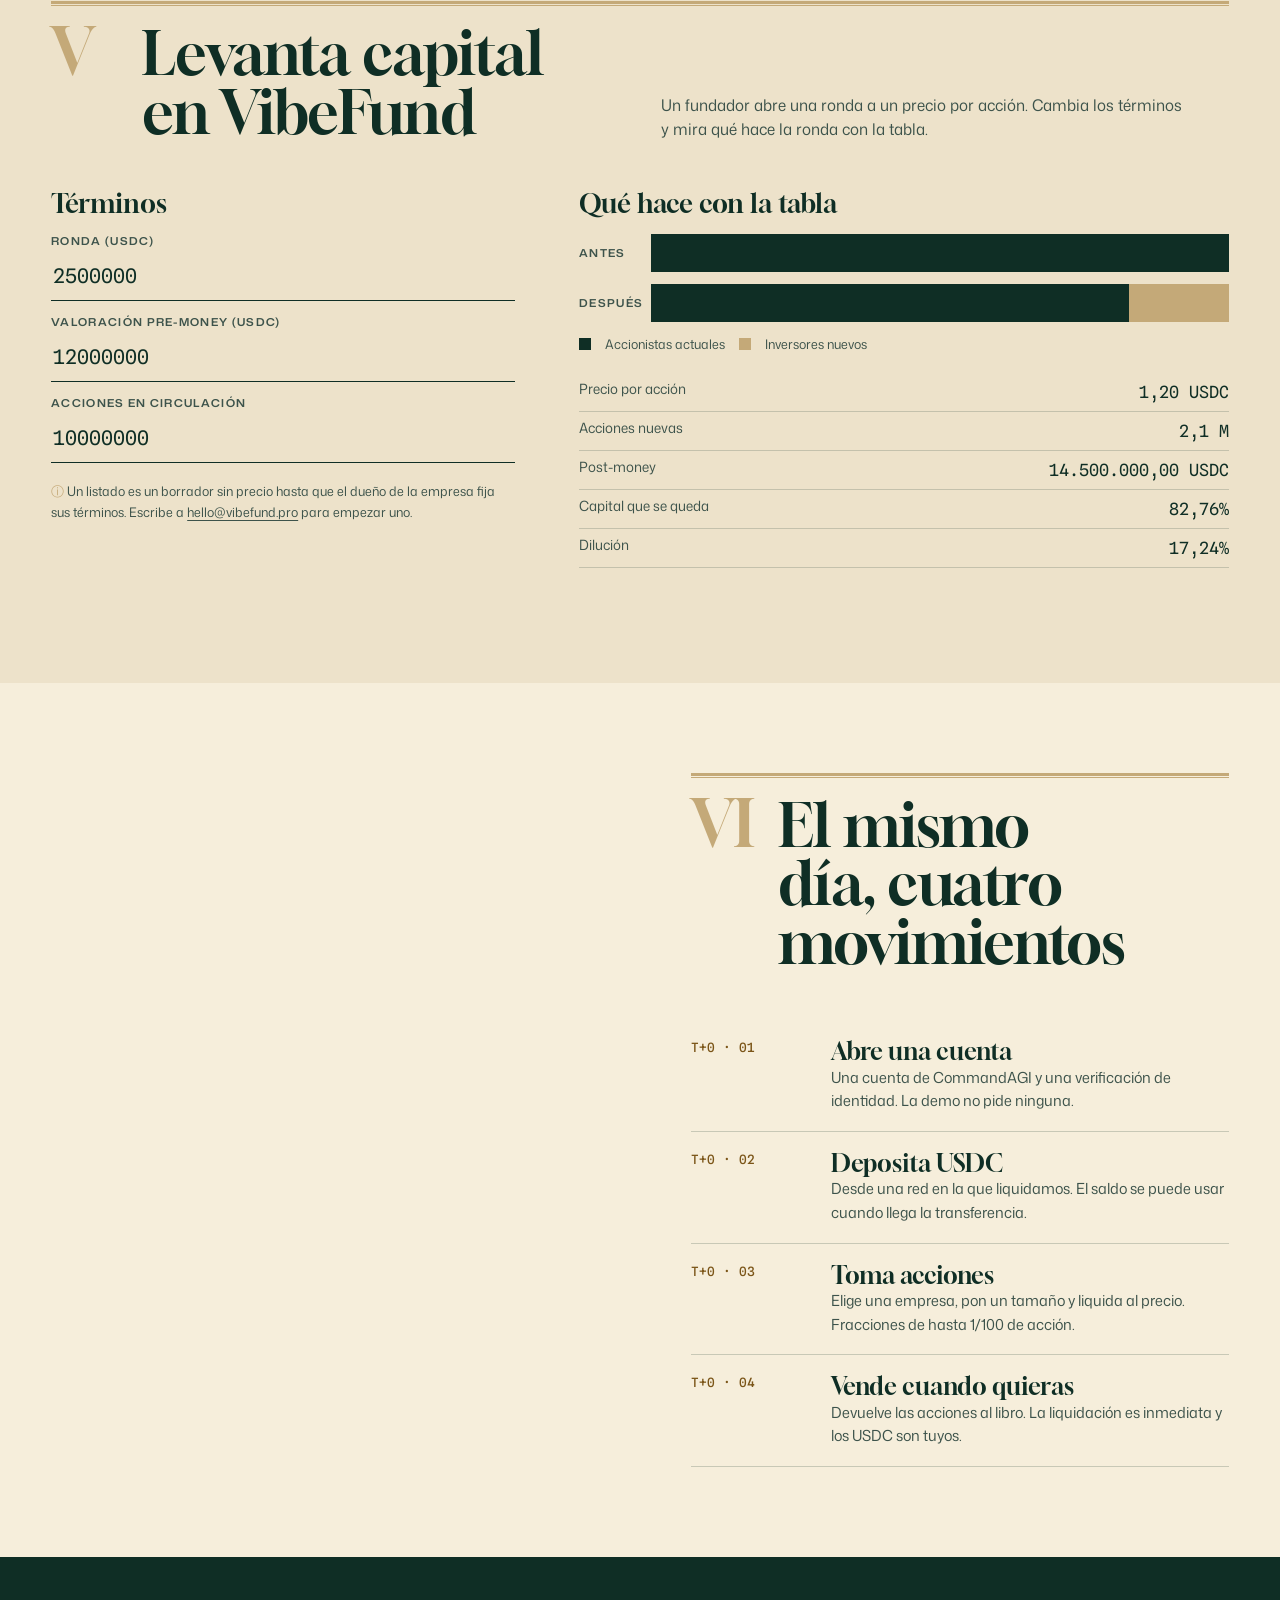
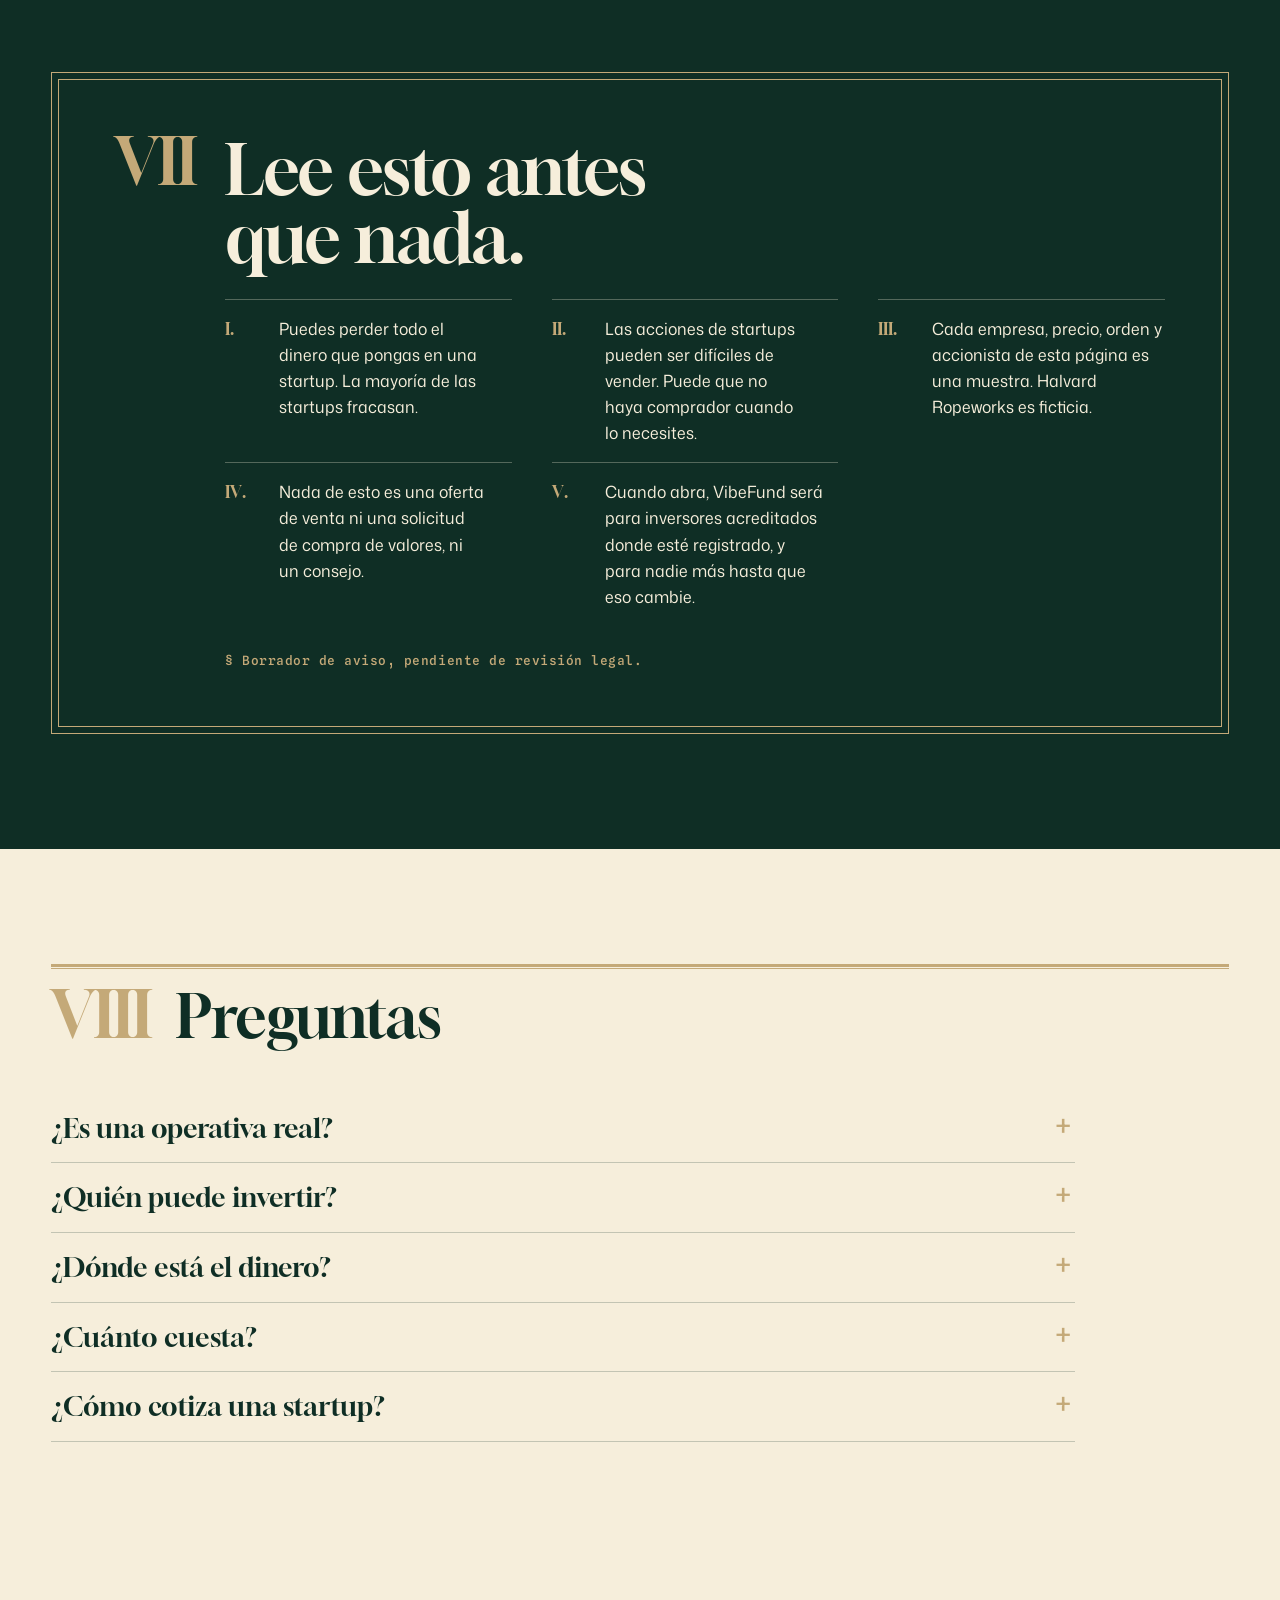
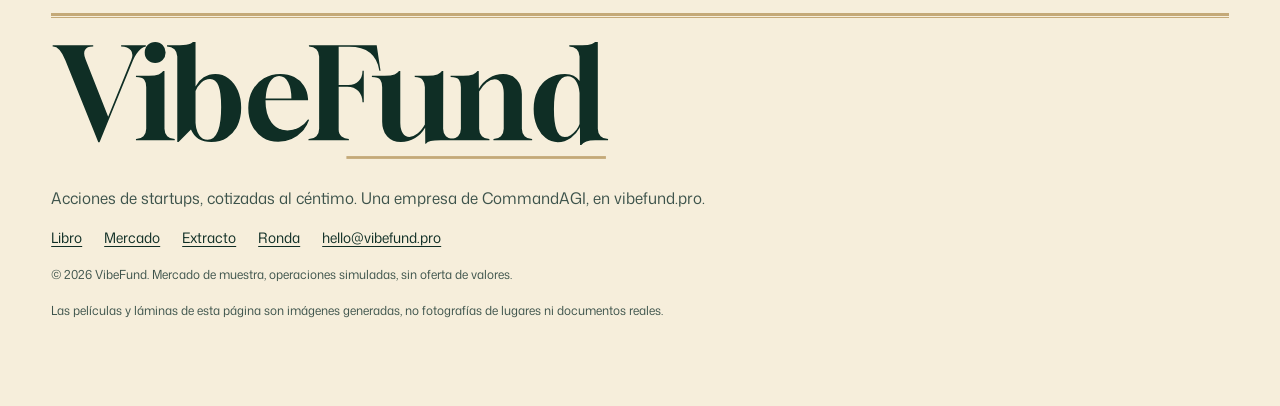
==== commit a6fdb6a0: "The 2027 redesign: private-bank print meets exchange precision Engraved-plate and after-hours films " ====
--- a/es/index.html
+++ b/es/index.html
@@ -2,251 +2,280 @@
 <html lang="es">
 <head>
 <meta charset="utf-8">
-<meta name="viewport" content="width=device-width, initial-scale=1">
-<meta http-equiv="Content-Security-Policy" content="default-src 'self'; script-src 'self' https://static.cloudflareinsights.com; style-src 'self'; img-src 'self' data:; connect-src 'self' https://cloudflareinsights.com; font-src 'self'; form-action 'none'; base-uri 'none'">
-<title>vibeFund — compra acciones de startups</title>
-<meta name="description" content="vibeFund es el mercado de las startups vibe: empresas reales, con precio por acción y liquidación en USDC. La demo opera startups de muestra con dinero simulado en tu navegador.">
-<meta name="theme-color" content="#05070b">
-<meta property="og:title" content="vibeFund — compra acciones de startups">
-<meta property="og:description" content="Empresas reales, con precio por acción y liquidación en USDC. Una empresa de CommandAGI.">
+<meta name="viewport" content="width=device-width, initial-scale=1, viewport-fit=cover">
+<meta http-equiv="Content-Security-Policy" content="default-src 'self'; script-src 'self' https://static.cloudflareinsights.com; style-src 'self'; img-src 'self' data:; media-src 'self'; connect-src 'self' https://cloudflareinsights.com; font-src 'self'; form-action 'none'; base-uri 'none'">
+<title>VibeFund — acciones de startups, cotizadas al céntimo</title>
+<meta name="description" content="VibeFund es un mercado de acciones de startups, liquidado en USDC. Esta página es una demo: empresas de muestra, operaciones simuladas, nada sale de tu navegador.">
+<meta name="theme-color" content="#f4eedd" media="(prefers-color-scheme: light)">
+<meta name="theme-color" content="#0c1f1b" media="(prefers-color-scheme: dark)">
+<meta name="color-scheme" content="light dark">
+<meta property="og:title" content="VibeFund — acciones de startups, cotizadas al céntimo">
+<meta property="og:description" content="VibeFund es un mercado de acciones de startups, liquidado en USDC. Esta página es una demo: empresas de muestra, operaciones simuladas, nada sale de tu navegador.">
 <meta property="og:type" content="website">
+<meta property="og:image" content="https://vibefund.commandagi.app/og.jpg">
+<meta property="og:image:width" content="1200">
+<meta property="og:image:height" content="630">
+<meta name="twitter:card" content="summary_large_image">
 <link rel="icon" href="../mark.svg" type="image/svg+xml">
+<link rel="apple-touch-icon" href="../touch-icon.png">
+<link rel="preload" href="../fonts/gloock.woff2" as="font" type="font/woff2" crossorigin>
+<link rel="preload" href="../fonts/mona-sans.woff2" as="font" type="font/woff2" crossorigin>
+<link rel="preload" href="../media/plate.poster.webp" as="image" fetchpriority="high">
 <link rel="stylesheet" href="../style.css">
 <link rel="alternate" hreflang="en" href="/">
 <link rel="alternate" hreflang="es" href="/es/">
 <link rel="alternate" hreflang="zh-Hans" href="/zh/">
 </head>
 <body>
-<a class="skip" href="#market">Ir al mercado</a>
-
-<header class="head">
-  <div class="wrap head__in">
-    <a class="brand" href="/">
-      <svg viewBox="0 0 32 32" aria-hidden="true" focusable="false"><rect x="1" y="1" width="30" height="30" rx="8" fill="#0b0f16" stroke="#1f3a2b"/><path d="M9 22V15M16 22V10M23 22V18" stroke="#8ef0a8" stroke-width="2.6" stroke-linecap="round"/></svg>
-      <span class="brand__word">vibeFund</span>
-    </a>
-    <nav aria-label="Secciones">
-      <a href="#market">Mercado</a>
-      <a href="#portfolio">Cartera</a>
-      <a href="#raise">Rondas</a>
-      <a href="#questions">Preguntas</a>
-    </nav>
-    <a class="btn btn--primary" href="#market">Abrir la demo</a>
-  </div>
+<a class="skip" href="#book">Ir al libro de órdenes</a>
+
+<header class="mast">
+  <a class="mast__brand" href="/es/"><svg class="wordmark" viewBox="-40 200 4417 1010" role="img" aria-label="VibeFund"><path d="M333 990 73 344Q30 235 -24 235H-27V225H293V235H289Q243 235 228.0 262.5Q213 290 233 339L411 789L594 339Q612 294 589.5 265.5Q567 237 513 235V225H708V235Q689 236 669.5 253.0Q650 270 633.5 294.5Q617 319 607 344L343 990Z M630 975V965H631Q667 965 689.0 943.0Q711 921 711 885V557Q711 519 695.5 498.0Q680 477 630 477V467H732Q783 467 810 456Q835 445 845 429H855V885Q855 921 877.0 943.0Q899 965 935 965H936V975ZM782 366Q746 366 722.5 342.5Q699 319 699 283Q699 247 722.5 223.5Q746 200 782 200Q817 200 840.5 224.0Q864 248 864 283Q864 318 840.5 342.0Q817 366 782 366Z M956 989V315Q956 279 933.5 257.0Q911 235 875 235V225H977Q1036 225 1058.0 214.0Q1080 203 1090 187H1100V551Q1123 506 1164.5 479.0Q1206 452 1256 452Q1315 452 1361.0 487.0Q1407 522 1433.5 582.0Q1460 642 1460 719Q1460 799 1430.5 860.0Q1401 921 1348.0 955.0Q1295 989 1224 989Q1105 989 1064 890L966 989ZM1195 972Q1248 972 1275 906Q1302 840 1302 712Q1302 600 1281 546Q1260 492 1215 492Q1175 492 1144.5 521.0Q1114 550 1100 586V837Q1104 899 1129.0 935.5Q1154 972 1195 972Z M1752 987Q1683 987 1629.5 953.0Q1576 919 1546.0 858.5Q1516 798 1516 720Q1516 640 1549.0 580.0Q1582 520 1639.5 486.5Q1697 453 1770 453Q1831 453 1878.5 477.0Q1926 501 1954.5 544.5Q1983 588 1987 645L1988 660H1652V665Q1652 771 1699.0 834.5Q1746 898 1825 898Q1873 898 1916.5 874.5Q1960 851 1987 811L1996 814Q1979 865 1943.0 904.0Q1907 943 1858.0 965.0Q1809 987 1752 987ZM1653 645H1856Q1856 566 1830.5 517.0Q1805 468 1759 468Q1715 468 1686.0 516.0Q1657 564 1653 645Z M1990 975 1992 965H1995Q2031 965 2053.0 943.0Q2075 921 2075 885V315Q2075 279 2053.0 257.0Q2031 235 1995 235L1994 225H2529L2559 427H2550Q2520 238 2312 238H2229V539H2307Q2357 539 2387.0 507.5Q2417 476 2417 426H2427V676H2417Q2417 622 2384.0 587.0Q2351 552 2297 552H2229V893Q2229 926 2252.0 945.5Q2275 965 2309 965L2310 975Z M2912 1003 2911 874Q2885 925 2832.0 957.0Q2779 989 2720 989Q2653 989 2612.5 945.0Q2572 901 2572 829V557Q2572 519 2557.0 498.0Q2542 477 2491 477V467H2592Q2643 467 2670 456Q2695 445 2705 429H2715V839Q2715 889 2735.0 919.0Q2755 949 2787 949Q2818 949 2851.0 922.5Q2884 896 2909 851V557Q2909 521 2891.0 499.0Q2873 477 2829 477V467H2930Q2981 467 3008 456Q3034 445 3044 429H3054L3053 885Q3053 921 3075.0 943.5Q3097 966 3133 966V975H3034Q3008 975 2988.0 976.5Q2968 978 2955 980Q2928 986 2917 1003Z M3112 975V965H3113Q3149 965 3171.0 943.0Q3193 921 3193 885V557Q3193 519 3177.5 498.0Q3162 477 3112 477V467H3211Q3262 467 3289 456Q3314 445 3324 429H3334L3335 569Q3361 517 3414.0 485.0Q3467 453 3526 453Q3593 453 3633.5 497.0Q3674 541 3674 613V885Q3674 921 3696.0 943.0Q3718 965 3754 965H3755V975H3450V965H3451Q3487 965 3509.0 943.0Q3531 921 3531 885V603Q3531 553 3511.5 523.0Q3492 493 3460 493Q3429 493 3395.5 519.5Q3362 546 3337 591V885Q3337 921 3359.0 943.0Q3381 965 3417 965H3418V975Z M4133 1013 4132 871Q4108 923 4060.0 956.5Q4012 990 3957 990Q3903 990 3860.0 956.0Q3817 922 3792.0 862.5Q3767 803 3767 728Q3767 644 3798.5 582.0Q3830 520 3886.0 486.5Q3942 453 4015 453Q4056 453 4082.0 465.5Q4108 478 4129 508V315Q4129 279 4106.5 257.0Q4084 235 4048 235V225H4150Q4200 225 4226.0 215.0Q4252 205 4263 187H4273V885Q4273 921 4295.0 943.0Q4317 965 4354 965V975H4252Q4208 975 4182.5 984.0Q4157 993 4143 1013ZM4012 950Q4035 950 4058.5 935.5Q4082 921 4101.0 897.0Q4120 873 4129 846V602Q4124 542 4099.5 506.0Q4075 470 4036 470Q3984 470 3955 536Q3927 602 3927 731Q3927 950 4012 950Z"/><rect class="wordmark__rule" x="2290" y="1100" width="2047" height="22"/></svg></a>
+  <p class="mast__flag"><span aria-hidden="true">◆</span> Mercado de muestra · operaciones simuladas</p>
 </header>
 
-<section class="hero">
-  <div class="wrap">
-    <span class="eyebrow"><span class="dot" aria-hidden="true"></span>Mercado abierto 24/7 · una empresa de CommandAGI</span>
-    <h1>Compra acciones de <em>startups</em>.</h1>
-    <p class="lead">vibeFund es el mercado de las startups vibe: empresas reales, con precio por acción y liquidación en USDC. Compra en segundos, mantén lo que quieras y vende el mismo día. Mira lo que publica cada fundador antes de decidir.</p>
-    <div class="acts">
-      <a class="btn btn--primary" href="#market">Empieza con 25.000 en efectivo de demo</a>
-      <a class="btn btn--ghost" href="#raise">Levanta capital en vibeFund</a>
-    </div>
-    <p class="fine">Todas las cifras de esta página son datos de muestra y cada operación se simula en este navegador. No se mueve dinero, ninguna orden sale de la página y nada de esto es una oferta de venta de valores.</p>
-  </div>
-</section>
-
-<div class="ticker" aria-hidden="true">
-  <div class="wrap"><div class="ticker__track" id="ticker-track"></div></div>
-</div>
-
-<section class="band" id="market">
-  <div class="wrap">
-    <div class="band__head">
-      <div>
-        <h2>El mercado</h2>
-        <p class="sub">Doce empresas de la familia vibe, con precio por acción. Las cotizaciones son muestras escritas en la página, actualizadas en ningún sitio.</p>
-      </div>
-      <span class="eyebrow"><span class="dot" aria-hidden="true"></span>Cotizaciones de muestra</span>
-    </div>
-
-    <div class="floor">
-      <div>
-        <div class="controls">
-          <label class="sr-only" for="filter">Buscar en el mercado</label>
-          <input id="filter" type="search" placeholder="Busca una empresa" autocomplete="off">
-          <label class="sr-only" for="sort">Ordenar por</label>
-          <select id="sort">
-            <option value="change">Mayor movimiento</option>
-            <option value="volume">Más negociadas</option>
-            <option value="price">Precio</option>
-            <option value="name">Nombre</option>
-          </select>
-        </div>
-        <div class="card table-scroll">
-          <table>
-            <caption class="sr-only">Precios de muestra de las empresas de la familia vibe</caption>
-            <thead>
-              <tr><th scope="col">Empresa</th><th scope="col">Último</th><th scope="col">24 h</th><th scope="col" class="hide-sm">Volumen</th><th scope="col" class="hide-sm">7 d</th><th scope="col"><span class="sr-only">Operar</span></th></tr>
-            </thead>
-            <tbody id="market-body"></tbody>
-          </table>
-        </div>
-        <noscript><p class="sub" style="margin-top:14px">La demo de operaciones necesita JavaScript. El resto de la página se lee sin él.</p></noscript>
-      </div>
-
-      <aside class="card ticket" aria-labelledby="ticket-title">
-        <div class="ticket__head">
-          <h3 id="ticket-title"><span id="ticket-name">vibeCAD</span> <span class="ticket__price" id="ticket-ticker">VCAD</span></h3>
-          <span class="ticket__price" id="ticket-price">41,20 USDC</span>
-        </div>
-        <p class="ticket__hint">Acciones de muestra. Efectivo de demo. Tu navegador guarda la posición.</p>
-        <div class="field">
-          <label for="qty">Acciones</label>
-          <div class="row">
-            <input id="qty" type="number" min="1" step="1" value="10" inputmode="numeric">
-            <button class="btn btn--tiny" type="button" id="qty-max">Máx.</button>
-          </div>
-        </div>
-        <div class="ticket__est">
-          <div><span id="est-label">Coste estimado</span><b id="est-cost">0,00</b></div>
-          <div><span id="fee-label">Comisión (0,20 %)</span><b id="est-fee">0,00</b></div>
-          <div><span id="total-label">Total</span><b id="est-total">0,00</b></div>
-        </div>
-        <div class="ticket__acts">
-          <button class="btn btn--buy" type="button" id="ticket-buy">Comprar</button>
-          <button class="btn btn--sell" type="button" id="ticket-sell">Vender</button>
-        </div>
-        <p class="ticket__note" id="holdings-line"></p>
-        <p class="ticket__note" id="sample-note">Mercado de muestra. Operaciones simuladas. No se mueve dinero.</p>
-      </aside>
-    </div>
-  </div>
-</section>
-
-<section class="band" id="portfolio">
-  <div class="wrap">
-    <div class="band__head">
-      <div>
-        <h2>Tu cuenta</h2>
-        <p class="sub">Efectivo de demo, posiciones y ganancia abierta, guardados en el almacenamiento de este navegador. Si borras los datos del sitio, la cuenta empieza otra vez.</p>
-      </div>
-      <button class="btn btn--tiny" type="button" id="reset">Reiniciar la demo</button>
-    </div>
-    <div class="stat-row">
-      <div class="card stat"><div class="stat__k">Efectivo</div><div class="stat__v" id="stat-cash">25.000,00</div></div>
-      <div class="card stat"><div class="stat__k">Posiciones</div><div class="stat__v" id="stat-holdings">0,00</div></div>
-      <div class="card stat"><div class="stat__k">Valor de la cuenta</div><div class="stat__v" id="stat-total">25.000,00</div></div>
-    </div>
-    <div class="card table-scroll">
-      <table class="holdings">
-        <caption class="sr-only">Tus posiciones de demo</caption>
-        <thead><tr><th scope="col">Empresa</th><th scope="col">Acciones</th><th scope="col">Coste medio</th><th scope="col">Último</th><th scope="col">Valor</th><th scope="col">G/P abierta</th></tr></thead>
-        <tbody id="positions-body"></tbody>
+<main>
+<section class="hero" aria-labelledby="hero-title">
+  <div class="hero__film">
+    <video class="film" data-film muted loop playsinline preload="metadata" poster="../media/plate.poster.webp" aria-hidden="true" tabindex="-1">
+      <source src="../media/plate.av1.mp4" type='video/mp4; codecs="av01.0.05M.08"'>
+      <source src="../media/plate.h264.mp4" type="video/mp4">
+    </video>
+    <button class="film-toggle" type="button" data-film-toggle aria-pressed="false" data-play="Reproducir la película" data-pause="Pausar la película">Pausar la película</button></div>
+  <div class="hero__body">
+    <h1 id="hero-title" class="hero__title">Acciones de startups, <em>cotizadas al céntimo.</em></h1>
+    <div class="hero__side">
+      <p class="hero__lead">Las maneras de una banca privada, la precisión de una bolsa. Cada precio, tamaño y accionista de esta página es una muestra; cada operación corre en tu navegador.</p>
+      <dl class="quote" aria-label="Halvard Ropeworks · ficticia">
+        <div class="quote__name"><dt>HALV</dt><dd>Halvard Ropeworks · ficticia</dd></div>
+        <div><dt>Último</dt><dd class="num" data-quote="last">14.62</dd></div>
+        <div><dt>Compra</dt><dd class="num" data-quote="bid">14.58</dd></div>
+        <div><dt>Venta</dt><dd class="num" data-quote="ask">14.64</dd></div>
+      </dl>
+      <div class="acts">
+        <a class="btn btn--deed" href="#book">Haz una oferta de muestra</a>
+        <a class="btn btn--line" href="#market">Ver el mercado</a>
+      </div>
+    </div>
+  </div>
+</section>
+
+<section class="book" id="book" aria-labelledby="book-title">
+  <header class="folio">
+    <span class="folio__no" aria-hidden="true">II</span>
+    <p class="folio__kicker">El libro de órdenes</p>
+    <h2 id="book-title" class="folio__title">Halvard Ropeworks <span class="tag">Una empresa ficticia</span></h2>
+    <p class="folio__lead">Pon un tamaño y un límite. Tu oferta toma primero las ventas más baratas; lo que no se cruza queda en el libro.</p>
+  </header>
+  <figure class="vignette">
+    <img src="../media/rope-800.webp" srcset="../media/rope-800.webp 800w, ../media/rope-1600.webp 1600w" sizes="(min-width: 1100px) 30vw, 90vw" width="800" height="450" loading="lazy" decoding="async" alt="Un grabado de un rollo de cuerda en un muelle de piedra, la viñeta del certificado de muestra de Halvard Ropeworks.">
+  </figure>
+  <div class="book__grid">
+    <div class="ladder" role="group" aria-labelledby="ladder-caption">
+      <p id="ladder-caption" class="sr-only">Libro de órdenes de Halvard Ropeworks, ilustrativo</p>
+      <div class="ladder__head" aria-hidden="true"><span>Precio</span><span>Acciones</span></div>
+      <ol class="ladder__asks" id="ladder-asks" aria-label="Ventas"></ol>
+      <p class="ladder__mid"><span class="num" id="ladder-mid">14.61</span><span id="ladder-spread"></span></p>
+      <ol class="ladder__bids" id="ladder-bids" aria-label="Compras"></ol>
+    </div>
+    <form class="bid" id="bid-form" novalidate>
+      <h3>Tu oferta</h3>
+      <div class="field"><label for="bid-qty">Acciones</label><input id="bid-qty" type="number" min="1" step="1" value="600" inputmode="numeric"></div>
+      <div class="field"><label for="bid-limit">Límite (USDC)</label><input id="bid-limit" type="number" min="0.01" step="0.01" value="14.70" inputmode="decimal"></div>
+      <button class="btn btn--deed" type="submit">Enviar oferta de muestra</button>
+      <h4 class="bid__fills-title">Ejecuciones</h4>
+      <ol class="bid__fills" id="bid-fills" aria-live="polite"><li class="empty">Aún no hay ejecuciones.</li></ol>
+      <dl class="bid__sum" id="bid-sum">
+        <div><dt>Ejecutado</dt><dd class="num" id="sum-filled">0</dd></div>
+        <div><dt>Precio medio</dt><dd class="num" id="sum-avg">—</dd></div>
+        <div><dt>Comisión (0,20 %)</dt><dd class="num" id="sum-fee">0.00</dd></div>
+        <div><dt>Total</dt><dd class="num" id="sum-total">0.00</dd></div>
+        <div><dt>En el libro</dt><dd class="num" id="sum-rest">0</dd></div>
+      </dl>
+    </form>
+    <div class="cap">
+      <h3>Quién es dueño de Halvard</h3>
+      <div class="cap__bar" id="cap-bar" aria-hidden="true"></div>
+      <table class="cap__table">
+        <caption class="sr-only">Tabla de capitalización de Halvard Ropeworks, ilustrativa</caption>
+        <thead><tr><th scope="col">Accionista</th><th scope="col" class="num">Acciones</th><th scope="col" class="num">Participación</th></tr></thead>
+        <tbody id="cap-body"></tbody>
       </table>
     </div>
   </div>
-</section>
-
-<section class="band" id="raise">
-  <div class="wrap">
-    <div class="band__head">
-      <div>
-        <h2>Levanta capital en vibeFund</h2>
-        <p class="sub">El fundador publica una ronda con un precio por acción. Los inversores toman acciones, el USDC se liquida el mismo día y la tabla de capital se actualiza mientras se llenan las órdenes. Esto es lo que una ronda le hace a la tabla.</p>
-      </div>
-    </div>
-    <div class="raise">
-      <div class="card">
-        <h3>Términos</h3>
-        <div class="field">
-          <label for="raise-amount">Ronda (USDC)</label>
-          <input id="raise-amount" type="number" min="0" step="50000" value="2500000" inputmode="numeric">
-        </div>
-        <div class="field">
-          <label for="raise-pre">Valoración pre-money (USDC)</label>
-          <input id="raise-pre" type="number" min="0" step="500000" value="12000000" inputmode="numeric">
-        </div>
-        <div class="field">
-          <label for="raise-shares">Acciones en circulación</label>
-          <input id="raise-shares" type="number" min="1" step="100000" value="10000000" inputmode="numeric">
-        </div>
-        <p class="ticket__note">Una lista es un borrador sin precio hasta que la empresa fija sus términos. Escribe a <a href="mailto:hello@vibefund.pro">hello@vibefund.pro</a> para empezar.</p>
-      </div>
-      <div class="card">
-        <h3>Qué le hace a la tabla</h3>
-        <div class="out" id="raise-out"></div>
-      </div>
-    </div>
-  </div>
-</section>
-
-<section class="band" id="how">
-  <div class="wrap">
-    <div class="band__head"><div><h2>Cómo funciona</h2><p class="sub">Cuatro pasos, y ninguno espera a un día laborable.</p></div></div>
-    <div class="steps">
-      <div class="card step"><div class="step__n">01</div><h3>Abre una cuenta</h3><p>Entra con una cuenta de CommandAGI y una verificación de identidad. La demo no pide ninguna de las dos: corre con efectivo de demo.</p></div>
-      <div class="card step"><div class="step__n">02</div><h3>Fondéala con USDC</h3><p>Deposita USDC desde cualquiera de las redes donde liquidamos. El saldo está disponible en cuanto llega la transferencia.</p></div>
-      <div class="card step"><div class="step__n">03</div><h3>Toma acciones</h3><p>Elige una empresa, pon una cantidad y liquida al precio de la lista. Se admiten fracciones hasta 1/100 de acción.</p></div>
-      <div class="card step"><div class="step__n">04</div><h3>Vende cuando quieras</h3><p>Devuelve tus acciones al libro. La liquidación es instantánea y el USDC es tuyo para retirar.</p></div>
-    </div>
-  </div>
-</section>
-
-<section class="band" id="questions">
-  <div class="wrap">
-    <div class="band__head"><div><h2>Preguntas</h2><p class="sub">Las respuestas cortas. La larga está a un correo de distancia.</p></div></div>
-    <details>
-      <summary>¿Es una operación real?</summary>
-      <p>No. Esta primera versión es una demo: las doce empresas y sus precios son datos de muestra escritos en la página, y las operaciones cambian números en el almacenamiento de tu navegador. El mercado de acciones reales, con liquidación real, abre cuando su dueño lo lance.</p>
-    </details>
-    <details>
-      <summary>¿Quién puede invertir?</summary>
-      <p>Inversores acreditados en las jurisdicciones donde vibeFund está registrada, y nadie más hasta que eso cambie. La demo no pide nada, así que tómala como una imagen del producto, no como una cuenta.</p>
-    </details>
-    <details>
-      <summary>¿Dónde está el dinero?</summary>
-      <p>USDC en custodia con el custodio autorizado, en una cuenta a tu nombre. vibeFund no lo presta, no lo apuesta y no lo guarda en su propio balance.</p>
-    </details>
-    <details>
-      <summary>¿Cuánto cuesta?</summary>
-      <p>Sin comisión de depósito ni de retiro, y 0,20 % por operación, ambos en el ticket antes de confirmar. El dueño fija la tarifa final antes del lanzamiento.</p>
-    </details>
-    <details>
-      <summary>¿Cómo se lista una startup?</summary>
-      <p>El fundador fija la ronda, la valoración pre-money y las acciones en circulación. vibeFund revisa la empresa y sus documentos, y la ronda abre a un precio por acción. Escribe a <a href="mailto:hello@vibefund.pro">hello@vibefund.pro</a>.</p>
-    </details>
-  </div>
-</section>
+  <p class="note">Ilustrativo. Halvard Ropeworks no existe; su libro, sus accionistas y sus precios están escritos en esta página. Tu oferta usa el efectivo de demo de tu cuenta, más abajo.</p>
+</section>
+
+<section class="night" aria-labelledby="night-title">
+  <div class="night__film">
+    <video class="film" data-film muted loop playsinline preload="none" poster="../media/night.poster.webp" aria-hidden="true" tabindex="-1">
+      <source src="../media/night.av1.mp4" type='video/mp4; codecs="av01.0.05M.08"'>
+      <source src="../media/night.h264.mp4" type="video/mp4">
+    </video>
+    <button class="film-toggle" type="button" data-film-toggle aria-pressed="false" data-play="Reproducir la película" data-pause="Pausar la película">Pausar la película</button></div>
+  <div class="night__body">
+    <h2 id="night-title">El libro no cierra a las cinco.</h2>
+    <p>El mercado que construimos liquida en USDC el mismo día, de noche y en domingo. Esta noche es una demo.</p>
+    <button class="btn btn--line btn--on-dark" type="button" data-theme-toggle aria-pressed="false" data-on="Bajar la luz" data-off="Subir la luz">Bajar la luz</button>
+  </div>
+</section>
+
+<section class="market" id="market" aria-labelledby="market-title">
+  <header class="folio folio--row">
+    <span class="folio__no" aria-hidden="true">III</span>
+    <h2 id="market-title" class="folio__title">El mercado</h2>
+    <p class="folio__lead">Doce empresas de la familia vibe, a precios de muestra escritos en la página y que no se actualizan.</p>
+  </header>
+  <div class="floor">
+    <div class="floor__table">
+      <div class="controls">
+        <label class="sr-only" for="filter">Buscar en el mercado</label>
+        <input id="filter" type="search" placeholder="Empresa o símbolo" autocomplete="off">
+        <label class="sr-only" for="sort">Ordenar por</label>
+        <select id="sort">
+          <option value="change">Mayor movimiento</option>
+          <option value="volume">Más negociadas</option>
+          <option value="price">Precio</option>
+          <option value="name">Nombre</option>
+        </select>
+      </div>
+      <div class="table-scroll">
+        <table class="quotes">
+          <caption class="sr-only">Precios de muestra de la familia vibe</caption>
+          <thead><tr><th scope="col">Empresa</th><th scope="col" class="num">Último</th><th scope="col" class="num">24 h</th><th scope="col" class="num hide-sm">Volumen</th><th scope="col" class="hide-sm">7 d</th><th scope="col"><span class="sr-only">Operar</span></th></tr></thead>
+          <tbody id="market-body"></tbody>
+        </table>
+      </div>
+      <noscript><p class="note">La demo de operaciones necesita JavaScript. El resto de la página se lee sin él.</p></noscript>
+    </div>
+    <aside class="ticket" aria-labelledby="ticket-title">
+      <h3 id="ticket-title"><span id="ticket-name">vibeCAD</span> <span class="ticket__sym" id="ticket-ticker">VCAD</span></h3>
+      <p class="ticket__price num" id="ticket-price">41.20 USDC</p>
+      <p class="ticket__hint">Acciones de muestra. Efectivo de demo. Tu navegador guarda la posición.</p>
+      <div class="field">
+        <label for="qty">Acciones</label>
+        <div class="row"><input id="qty" type="number" min="1" step="1" value="10" inputmode="numeric"><button class="btn btn--small" type="button" id="qty-max">Máx.</button></div>
+      </div>
+      <dl class="ticket__est">
+        <div><dt id="est-label">Coste estimado</dt><dd class="num" id="est-cost">0.00</dd></div>
+        <div><dt id="fee-label">Comisión (0,20 %)</dt><dd class="num" id="est-fee">0.00</dd></div>
+        <div><dt id="total-label">Total</dt><dd class="num" id="est-total">0.00</dd></div>
+      </dl>
+      <div class="ticket__acts">
+        <button class="btn btn--deed" type="button" id="ticket-buy">Comprar</button>
+        <button class="btn btn--line" type="button" id="ticket-sell">Vender</button>
+      </div>
+      <p class="ticket__note" id="holdings-line"></p>
+      <p class="ticket__note" id="sample-note">Mercado de muestra. Operaciones simuladas. No se mueve dinero.</p>
+    </aside>
+  </div>
+</section>
+
+<section class="statement" id="portfolio" aria-labelledby="portfolio-title">
+  <header class="folio folio--row">
+    <span class="folio__no" aria-hidden="true">IV</span>
+    <h2 id="portfolio-title" class="folio__title">Tu extracto</h2>
+    <p class="folio__lead">Efectivo de demo, posiciones y ganancias abiertas, guardados en este navegador. Borra los datos del sitio y empieza de nuevo.</p>
+    <button class="btn btn--small" type="button" id="reset">Reiniciar la demo</button>
+  </header>
+  <dl class="totals">
+    <div><dt>Efectivo</dt><dd class="num" id="stat-cash">25,000.00</dd></div>
+    <div><dt>Posiciones</dt><dd class="num" id="stat-holdings">0.00</dd></div>
+    <div><dt>Valor de la cuenta</dt><dd class="num" id="stat-total">25,000.00</dd></div>
+  </dl>
+  <div class="table-scroll">
+    <table class="holdings">
+      <caption class="sr-only">Tus posiciones de demo</caption>
+      <thead><tr><th scope="col">Empresa</th><th scope="col" class="num">Acciones</th><th scope="col" class="num">Coste medio</th><th scope="col" class="num">Último</th><th scope="col" class="num">Valor</th><th scope="col" class="num">G/P abierta</th></tr></thead>
+      <tbody id="positions-body"></tbody>
+    </table>
+  </div>
+</section>
+
+<section class="raise" id="raise" aria-labelledby="raise-title">
+  <header class="folio folio--row">
+    <span class="folio__no" aria-hidden="true">V</span>
+    <h2 id="raise-title" class="folio__title">Levanta capital en VibeFund</h2>
+    <p class="folio__lead">Un fundador abre una ronda a un precio por acción. Cambia los términos y mira qué hace la ronda con la tabla.</p>
+  </header>
+  <div class="raise__grid">
+    <div class="raise__terms">
+      <h3>Términos</h3>
+      <div class="field"><label for="raise-amount">Ronda (USDC)</label><input id="raise-amount" type="number" min="0" step="50000" value="2500000" inputmode="numeric"></div>
+      <div class="field"><label for="raise-pre">Valoración pre-money (USDC)</label><input id="raise-pre" type="number" min="0" step="500000" value="12000000" inputmode="numeric"></div>
+      <div class="field"><label for="raise-shares">Acciones en circulación</label><input id="raise-shares" type="number" min="1" step="100000" value="10000000" inputmode="numeric"></div>
+      <p class="note">Un listado es un borrador sin precio hasta que el dueño de la empresa fija sus términos. Escribe a <a href="mailto:hello@vibefund.pro">hello@vibefund.pro</a> para empezar uno.</p>
+    </div>
+    <div class="raise__result">
+      <h3>Qué hace con la tabla</h3>
+      <div class="split" aria-hidden="true">
+        <div class="split__row"><span>Antes</span><div class="split__bar"><i class="split__a split__a--full"></i></div></div>
+        <div class="split__row"><span>Después</span><div class="split__bar"><i class="split__a" id="split-a"></i><i class="split__b" id="split-b"></i></div></div>
+        <p class="split__key"><span class="key key--a"></span>Accionistas actuales <span class="key key--b"></span>Inversores nuevos</p>
+      </div>
+      <dl class="out" id="raise-out" aria-live="polite"></dl>
+    </div>
+  </div>
+</section>
+
+<section class="how" id="how" aria-labelledby="how-title">
+  <figure class="how__plate"><img src="../media/wheels-800.webp" srcset="../media/wheels-800.webp 800w, ../media/wheels-1600.webp 1600w" sizes="(min-width: 900px) 50vw, 100vw" width="800" height="450" loading="lazy" decoding="async" alt=""></figure>
+  <div class="how__body">
+    <header class="folio"><span class="folio__no" aria-hidden="true">VI</span><h2 id="how-title" class="folio__title">El mismo día, cuatro movimientos</h2></header>
+    <ol class="steps"><li><span class="steps__t">T+0 · 01</span><h3>Abre una cuenta</h3><p>Una cuenta de CommandAGI y una verificación de identidad. La demo no pide ninguna.</p></li><li><span class="steps__t">T+0 · 02</span><h3>Deposita USDC</h3><p>Desde una red en la que liquidamos. El saldo se puede usar cuando llega la transferencia.</p></li><li><span class="steps__t">T+0 · 03</span><h3>Toma acciones</h3><p>Elige una empresa, pon un tamaño y liquida al precio. Fracciones de hasta 1/100 de acción.</p></li><li><span class="steps__t">T+0 · 04</span><h3>Vende cuando quieras</h3><p>Devuelve las acciones al libro. La liquidación es inmediata y los USDC son tuyos.</p></li></ol>
+  </div>
+</section>
+
+<section class="risk" id="risk" aria-labelledby="risk-title">
+  <div class="risk__frame">
+    <span class="folio__no" aria-hidden="true">VII</span>
+    <h2 id="risk-title">Lee esto antes que nada.</h2>
+    <ol class="risk__list"><li>Puedes perder todo el dinero que pongas en una startup. La mayoría de las startups fracasan.</li><li>Las acciones de startups pueden ser difíciles de vender. Puede que no haya comprador cuando lo necesites.</li><li>Cada empresa, precio, orden y accionista de esta página es una muestra. Halvard Ropeworks es ficticia.</li><li>Nada de esto es una oferta de venta ni una solicitud de compra de valores, ni un consejo.</li><li>Cuando abra, VibeFund será para inversores acreditados donde esté registrado, y para nadie más hasta que eso cambie.</li></ol>
+    <p class="risk__review"><span aria-hidden="true">§</span> Borrador de aviso, pendiente de revisión legal.</p>
+  </div>
+</section>
+
+<section class="faq" id="questions" aria-labelledby="faq-title">
+  <header class="folio folio--row"><span class="folio__no" aria-hidden="true">VIII</span><h2 id="faq-title" class="folio__title">Preguntas</h2></header>
+  <div class="faq__list">
+    <details><summary>¿Es una operativa real?</summary><p>No. Las empresas y sus precios son datos de muestra escritos en la página, y una operación cambia números en el almacenamiento de tu navegador. El mercado de acciones reales, con liquidación real, abre cuando el dueño lo lance.</p></details>
+    <details><summary>¿Quién puede invertir?</summary><p>Inversores acreditados en las jurisdicciones en las que VibeFund esté registrado, y nadie más hasta que eso cambie. La demo no pide nada: tómala como una imagen del producto, no como una cuenta.</p></details>
+    <details><summary>¿Dónde está el dinero?</summary><p>En USDC, bajo custodia de un custodio con licencia, en una cuenta a tu nombre. VibeFund no lo presta, no lo bloquea y no lo tiene en su propio balance.</p></details>
+    <details><summary>¿Cuánto cuesta?</summary><p>Sin comisión de depósito ni de retirada, y un 0,20 % por operación, ambos visibles en el ticket antes de confirmar. El dueño fija las tarifas finales antes del lanzamiento.</p></details>
+    <details><summary>¿Cómo cotiza una startup?</summary><p>El fundador fija la ronda, la valoración pre-money y las acciones en circulación. VibeFund revisa la empresa y sus documentos, y la ronda abre a un precio por acción. Escribe a <a href="mailto:hello@vibefund.pro">hello@vibefund.pro</a>.</p></details>
+  </div>
+</section>
+</main>
 
 <footer class="foot">
-  <div class="wrap">
-    <div class="foot__cols">
-      <div class="foot__pitch">
-        <a class="brand" href="/"><svg viewBox="0 0 32 32" aria-hidden="true" focusable="false"><rect x="1" y="1" width="30" height="30" rx="8" fill="#0b0f16" stroke="#1f3a2b"/><path d="M9 22V15M16 22V10M23 22V18" stroke="#8ef0a8" stroke-width="2.6" stroke-linecap="round"/></svg><span class="brand__word">vibeFund</span></a>
-        <p>Compra acciones de startups. Una empresa de CommandAGI, en vibefund.pro.</p>
-      </div>
-      <div class="foot__links">
-        <a href="#market">Mercado</a>
-        <a href="#portfolio">Cartera</a>
-        <a href="#raise">Rondas</a>
-        <a href="mailto:hello@vibefund.pro">hello@vibefund.pro</a>
-      </div>
-    </div>
-    <div class="foot__base">
-      <span>© 2026 VibeFund. Mercado de muestra, operaciones simuladas, sin oferta de valores.</span>
-      <div class="lang">
-        <button type="button" class="lang-btn" commandfor="lang-dialog" command="show-modal" aria-haspopup="dialog" aria-label="Idioma" title="Idioma"><span class="lang-btn__glyph" aria-hidden="true">A<span>/</span><span lang="zh-Hans">文</span></span></button>
-        <noscript><nav class="lang-links" aria-label="Idiomas"><a href="/" hreflang="en">English</a><a href="/es/" hreflang="es">Español</a><a href="/zh/" hreflang="zh-Hans">简体中文</a></nav></noscript>
-        <dialog id="lang-dialog" class="lang-dialog" aria-labelledby="lang-dialog-title" closedby="any">
-          <div class="lang-dialog__box">
-            <div class="lang-dialog__head">
-              <h2 id="lang-dialog-title">Idioma</h2>
-              <form method="dialog"><button class="lang-dialog__close" aria-label="Cerrar"><svg viewBox="0 0 16 16" aria-hidden="true" focusable="false"><path d="M3.5 3.5l9 9M12.5 3.5l-9 9" stroke="currentColor" stroke-width="1.5" stroke-linecap="round"/></svg></button></form>
-            </div>
-            <ul class="lang-list">
-              <li><a href="/" hreflang="en"><span lang="en">English</span></a></li>
-              <li><a href="/es/" hreflang="es" aria-current="true"><span lang="es">Español</span><svg class="lang-list__check" viewBox="0 0 16 16" aria-hidden="true" focusable="false"><path d="M3 8.5l3.2 3L13 4.5" fill="none" stroke="currentColor" stroke-width="1.6" stroke-linecap="round" stroke-linejoin="round"/></svg></a></li>
-              <li><a href="/zh/" hreflang="zh-Hans"><span lang="zh-Hans">简体中文</span></a></li>
-            </ul>
-          </div>
-        </dialog>
-      </div>
-    </div>
-  </div>
+  <a class="foot__brand" href="/es/"><svg class="wordmark wordmark--foot" viewBox="-40 200 4417 1010" role="img" aria-label="VibeFund"><path d="M333 990 73 344Q30 235 -24 235H-27V225H293V235H289Q243 235 228.0 262.5Q213 290 233 339L411 789L594 339Q612 294 589.5 265.5Q567 237 513 235V225H708V235Q689 236 669.5 253.0Q650 270 633.5 294.5Q617 319 607 344L343 990Z M630 975V965H631Q667 965 689.0 943.0Q711 921 711 885V557Q711 519 695.5 498.0Q680 477 630 477V467H732Q783 467 810 456Q835 445 845 429H855V885Q855 921 877.0 943.0Q899 965 935 965H936V975ZM782 366Q746 366 722.5 342.5Q699 319 699 283Q699 247 722.5 223.5Q746 200 782 200Q817 200 840.5 224.0Q864 248 864 283Q864 318 840.5 342.0Q817 366 782 366Z M956 989V315Q956 279 933.5 257.0Q911 235 875 235V225H977Q1036 225 1058.0 214.0Q1080 203 1090 187H1100V551Q1123 506 1164.5 479.0Q1206 452 1256 452Q1315 452 1361.0 487.0Q1407 522 1433.5 582.0Q1460 642 1460 719Q1460 799 1430.5 860.0Q1401 921 1348.0 955.0Q1295 989 1224 989Q1105 989 1064 890L966 989ZM1195 972Q1248 972 1275 906Q1302 840 1302 712Q1302 600 1281 546Q1260 492 1215 492Q1175 492 1144.5 521.0Q1114 550 1100 586V837Q1104 899 1129.0 935.5Q1154 972 1195 972Z M1752 987Q1683 987 1629.5 953.0Q1576 919 1546.0 858.5Q1516 798 1516 720Q1516 640 1549.0 580.0Q1582 520 1639.5 486.5Q1697 453 1770 453Q1831 453 1878.5 477.0Q1926 501 1954.5 544.5Q1983 588 1987 645L1988 660H1652V665Q1652 771 1699.0 834.5Q1746 898 1825 898Q1873 898 1916.5 874.5Q1960 851 1987 811L1996 814Q1979 865 1943.0 904.0Q1907 943 1858.0 965.0Q1809 987 1752 987ZM1653 645H1856Q1856 566 1830.5 517.0Q1805 468 1759 468Q1715 468 1686.0 516.0Q1657 564 1653 645Z M1990 975 1992 965H1995Q2031 965 2053.0 943.0Q2075 921 2075 885V315Q2075 279 2053.0 257.0Q2031 235 1995 235L1994 225H2529L2559 427H2550Q2520 238 2312 238H2229V539H2307Q2357 539 2387.0 507.5Q2417 476 2417 426H2427V676H2417Q2417 622 2384.0 587.0Q2351 552 2297 552H2229V893Q2229 926 2252.0 945.5Q2275 965 2309 965L2310 975Z M2912 1003 2911 874Q2885 925 2832.0 957.0Q2779 989 2720 989Q2653 989 2612.5 945.0Q2572 901 2572 829V557Q2572 519 2557.0 498.0Q2542 477 2491 477V467H2592Q2643 467 2670 456Q2695 445 2705 429H2715V839Q2715 889 2735.0 919.0Q2755 949 2787 949Q2818 949 2851.0 922.5Q2884 896 2909 851V557Q2909 521 2891.0 499.0Q2873 477 2829 477V467H2930Q2981 467 3008 456Q3034 445 3044 429H3054L3053 885Q3053 921 3075.0 943.5Q3097 966 3133 966V975H3034Q3008 975 2988.0 976.5Q2968 978 2955 980Q2928 986 2917 1003Z M3112 975V965H3113Q3149 965 3171.0 943.0Q3193 921 3193 885V557Q3193 519 3177.5 498.0Q3162 477 3112 477V467H3211Q3262 467 3289 456Q3314 445 3324 429H3334L3335 569Q3361 517 3414.0 485.0Q3467 453 3526 453Q3593 453 3633.5 497.0Q3674 541 3674 613V885Q3674 921 3696.0 943.0Q3718 965 3754 965H3755V975H3450V965H3451Q3487 965 3509.0 943.0Q3531 921 3531 885V603Q3531 553 3511.5 523.0Q3492 493 3460 493Q3429 493 3395.5 519.5Q3362 546 3337 591V885Q3337 921 3359.0 943.0Q3381 965 3417 965H3418V975Z M4133 1013 4132 871Q4108 923 4060.0 956.5Q4012 990 3957 990Q3903 990 3860.0 956.0Q3817 922 3792.0 862.5Q3767 803 3767 728Q3767 644 3798.5 582.0Q3830 520 3886.0 486.5Q3942 453 4015 453Q4056 453 4082.0 465.5Q4108 478 4129 508V315Q4129 279 4106.5 257.0Q4084 235 4048 235V225H4150Q4200 225 4226.0 215.0Q4252 205 4263 187H4273V885Q4273 921 4295.0 943.0Q4317 965 4354 965V975H4252Q4208 975 4182.5 984.0Q4157 993 4143 1013ZM4012 950Q4035 950 4058.5 935.5Q4082 921 4101.0 897.0Q4120 873 4129 846V602Q4124 542 4099.5 506.0Q4075 470 4036 470Q3984 470 3955 536Q3927 602 3927 731Q3927 950 4012 950Z"/><rect class="wordmark__rule" x="2290" y="1100" width="2047" height="22"/></svg></a>
+  <p class="foot__pitch">Acciones de startups, cotizadas al céntimo. Una empresa de CommandAGI, en vibefund.pro.</p>
+  <nav class="foot__links" aria-label="Secciones"><a href="#book">Libro</a><a href="#market">Mercado</a><a href="#portfolio">Extracto</a><a href="#raise">Ronda</a><a href="mailto:hello@vibefund.pro">hello@vibefund.pro</a></nav>
+  <p class="foot__base">© 2026 VibeFund. Mercado de muestra, operaciones simuladas, sin oferta de valores.</p>
+  <p class="foot__base">Las películas y láminas de esta página son imágenes generadas, no fotografías de lugares ni documentos reales.</p>
+  <noscript><nav class="lang-links" aria-label="Idioma"><a href="/" hreflang="en">English</a><a href="/es/" hreflang="es">Español</a><a href="/zh/" hreflang="zh-Hans">简体中文</a></nav></noscript>
 </footer>
+
+<nav class="fkeys" aria-label="Secciones">
+  <div class="fkeys__keys"><a href="#book"><kbd>F1</kbd>Libro</a><a href="#market"><kbd>F2</kbd>Mercado</a><a href="#portfolio"><kbd>F3</kbd>Extracto</a><a href="#raise"><kbd>F4</kbd>Ronda</a><a href="#risk"><kbd>F5</kbd>Riesgo</a><a href="#questions"><kbd>F6</kbd>Dudas</a></div>
+  <div class="fkeys__tape" aria-hidden="true"><div class="fkeys__track" id="ticker-track"></div></div>
+  <button class="fkeys__btn" type="button" data-theme-toggle aria-pressed="false" aria-label="Fuera de horario" data-on="Fuera de horario" data-off="Fuera de horario"><span aria-hidden="true">◐</span><span class="label">Fuera de horario</span></button>
+  <button type="button" class="fkeys__btn lang-btn" commandfor="lang-dialog" command="show-modal" aria-haspopup="dialog" aria-label="Idioma" title="Idioma"><span aria-hidden="true">A/<span lang="zh-Hans">文</span></span></button>
+</nav>
+
+<dialog id="lang-dialog" class="lang-dialog" aria-labelledby="lang-dialog-title" closedby="any">
+  <div class="lang-dialog__box">
+    <div class="lang-dialog__head">
+      <h2 id="lang-dialog-title">Idioma</h2>
+      <form method="dialog"><button class="lang-dialog__close" aria-label="Cerrar">×</button></form>
+    </div>
+    <ul class="lang-list">
+      <li><a href="/" hreflang="en"><span lang="en">English</span></a></li>
+      <li><a href="/es/" hreflang="es" aria-current="true"><span lang="es">Español</span></a></li>
+      <li><a href="/zh/" hreflang="zh-Hans"><span lang="zh-Hans">简体中文</span></a></li>
+    </ul>
+  </div>
+</dialog>
 
 <div class="toast" id="toast" role="status" aria-live="polite" data-show="false"></div>
 <script src="../app.js" defer></script>
--- a/style.css
+++ b/style.css
@@ -1,274 +1,445 @@
-/* vibeFund: one stylesheet for every locale's page. No external font, no image of a person. */
+/* VibeFund — private-bank restraint, an exchange's precision. The design spec is redesign/DESIGN.md. */
+
+@font-face { font-family: 'Gloock'; src: url('fonts/gloock.woff2') format('woff2'); font-weight: 400; font-display: swap; }
+@font-face { font-family: 'Mona Sans'; src: url('fonts/mona-sans.woff2') format('woff2'); font-weight: 200 900; font-stretch: 75% 125%; font-display: swap; }
+@font-face { font-family: 'Spline Sans Mono'; src: url('fonts/spline-sans-mono.woff2') format('woff2'); font-weight: 300 700; font-display: swap; }
+/* Metric-matched fallbacks, so the swap moves nothing. */
+@font-face { font-family: 'Gloock fallback'; src: local('Georgia'), local('Times New Roman'), local('DejaVu Serif'); size-adjust: 104%; ascent-override: 94%; descent-override: 26%; }
+@font-face { font-family: 'Mona fallback'; src: local('Arial'), local('Helvetica'), local('Liberation Sans'), local('DejaVu Sans'); size-adjust: 101%; ascent-override: 92%; descent-override: 24%; }
+@font-face { font-family: 'Spline fallback'; src: local('Courier New'), local('DejaVu Sans Mono'), local('Liberation Mono'); size-adjust: 96%; }
+
+@property --rise { syntax: '<length>'; inherits: false; initial-value: 0px; }
 
 :root {
-    --bg: #05070b;
-    --panel: #0b0f16;
-    --panel-2: #0e131d;
-    --line: #1a2130;
-    --line-soft: #141a26;
-    --ink: #e8edf7;
-    --muted: #8b95a9;
-    --dim: #5d6678;
-    --accent: #8ef0a8;
-    --accent-ink: #05130a;
-    --up: #4ade80;
-    --down: #fb7185;
-    --radius: 14px;
-    --wrap: 1180px;
-    --mono: ui-monospace, SFMono-Regular, "SF Mono", Menlo, Consolas, "Liberation Mono", monospace;
-    color-scheme: dark;
-}
-
-* { box-sizing: border-box; }
-
-html { scroll-behavior: smooth; }
-
+  color-scheme: light;
+  --serif: 'Gloock', 'Gloock fallback', Georgia, serif;
+  --sans: 'Mona Sans', 'Mona fallback', 'PingFang SC', 'Noto Sans CJK SC', 'Microsoft YaHei', sans-serif;
+  --mono: 'Spline Sans Mono', 'Spline fallback', ui-monospace, monospace;
+
+  /* sRGB first, OKLCH where the browser has it. Contrast measured in redesign/DESIGN.md. */
+  --paper: #f4eedd;  --paper: oklch(95.1% 0.027 88);
+  --paper-2: #ebe3cc; --paper-2: oklch(91.6% 0.035 87);
+  --ink: #102b25;    --ink: oklch(27.4% 0.04 172);
+  --ink-2: #3c524b;  --ink-2: oklch(42% 0.03 170);
+  --brass: #c5aa75;  --brass: oklch(74.7% 0.073 82);
+  --up: #1d6b3c;     --up: oklch(46% 0.11 150);
+  --down: #a33a2a;   --down: oklch(48% 0.15 33);
+  --you: #7a5a20;    --you: oklch(48% 0.09 75);
+  --focus: #a33a2a;
+  --bar: #102b25;    --bar-ink: #f4eedd;
+
+  --rule: 1px solid var(--brass);
+  --gutter: clamp(16px, 4vw, 56px);
+  --fk: 46px;
+  font-size: 100%;
+}
+html[data-theme='night'] {
+  color-scheme: dark;
+  --paper: #0c1f1b;  --paper: oklch(21% 0.03 172);
+  --paper-2: #132a25; --paper-2: oklch(25.5% 0.035 172);
+  --ink: #efe7d2;    --ink: oklch(93% 0.03 88);
+  --ink-2: #b9b39f;  --ink-2: oklch(77% 0.03 90);
+  --up: #7fd39a;     --up: oklch(80% 0.12 150);
+  --down: #f2967f;   --down: oklch(76% 0.12 35);
+  --you: #e2c385;    --you: oklch(83% 0.09 82);
+  --focus: #e2c385;
+  --bar: #050f0d;
+}
+
+*, *::before, *::after { box-sizing: border-box; }
+html { scroll-behavior: smooth; scroll-padding-top: 24px; scroll-padding-bottom: var(--fk); -webkit-text-size-adjust: 100%; }
 body {
-    margin: 0;
-    background: var(--bg);
-    color: var(--ink);
-    font: 16px/1.55 system-ui, -apple-system, "Segoe UI", Roboto, "Helvetica Neue", Arial, sans-serif;
-    -webkit-font-smoothing: antialiased;
-}
-
-a { color: inherit; text-decoration: none; }
-a:hover { color: var(--accent); }
-
-.wrap { width: min(var(--wrap), 100% - 40px); margin-inline: auto; }
-
-.skip {
-    position: absolute; left: -9999px; top: 0; background: var(--accent); color: var(--accent-ink);
-    padding: 10px 14px; border-radius: 0 0 10px 0; font-weight: 600;
-}
-.skip:focus { left: 0; z-index: 20; }
-
-/* the head */
-
-.head {
-    position: sticky; top: 0; z-index: 10;
-    background: color-mix(in srgb, var(--bg) 88%, transparent);
-    backdrop-filter: blur(10px);
-    border-bottom: 1px solid var(--line-soft);
-}
-.head__in { display: flex; align-items: center; gap: 22px; height: 64px; }
-.brand { display: flex; align-items: center; gap: 10px; font-weight: 650; letter-spacing: -0.01em; }
-.brand svg { width: 26px; height: 26px; display: block; }
-.brand__word { font-size: 17px; }
-.head nav { display: flex; gap: 20px; margin-inline-start: auto; font-size: 14px; color: var(--muted); }
-.head nav a:hover { color: var(--ink); }
-.head .btn { padding: 8px 14px; font-size: 13px; }
-@media (max-width: 720px) { .head nav { display: none; } }
-
-/* buttons */
-
+  margin: 0; background: var(--paper); color: var(--ink);
+  font: 400 1rem/1.55 var(--sans); font-stretch: 96%;
+  padding-bottom: calc(var(--fk) + env(safe-area-inset-bottom));
+  font-feature-settings: 'kern', 'liga';
+}
+h1, h2, h3, h4 { margin: 0; font-weight: 400; text-wrap: balance; }
+p, li, dd { text-wrap: pretty; }
+p { margin: 0; }
+a { color: inherit; text-decoration-thickness: 1px; text-underline-offset: 3px; }
+img, video, svg { display: block; max-width: 100%; }
+.num, input[type='number'], table td.num { font-family: var(--mono); font-variant-numeric: tabular-nums slashed-zero; font-feature-settings: 'tnum', 'zero'; }
+.sr-only { position: absolute; width: 1px; height: 1px; padding: 0; margin: -1px; overflow: hidden; clip: rect(0 0 0 0); white-space: nowrap; border: 0; }
+.skip { position: absolute; left: 12px; top: -60px; z-index: 50; background: var(--ink); color: var(--paper); padding: 10px 14px; }
+.skip:focus { top: 12px; }
+:focus-visible { outline: 2px solid var(--focus); outline-offset: 3px; }
+::selection { background: var(--brass); color: #102b25; }
+
+/* The house rule: a scotch rule, thick over thin, in brass. */
+.folio::before, .foot::before {
+  content: ''; display: block; height: 5px; margin-bottom: 18px;
+  border-top: 3px solid var(--brass); border-bottom: 1px solid var(--brass);
+}
+
+/* Buttons: a deed (filled, framed twice) and a line (a single ruled edge). Zero radius, no shadow. */
 .btn {
-    display: inline-flex; align-items: center; gap: 8px; border: 1px solid var(--line);
-    background: var(--panel-2); color: var(--ink); font: inherit; font-weight: 600;
-    padding: 12px 18px; border-radius: 10px; cursor: pointer; transition: border-color .15s, background .15s, transform .05s;
-}
-.btn:hover { border-color: #2a3550; }
-.btn:active { transform: translateY(1px); }
-.btn--primary { background: var(--accent); border-color: var(--accent); color: var(--accent-ink); }
-.btn--primary:hover { background: #a6f6ba; }
-.btn--ghost { background: transparent; }
-.btn--buy { border-color: #22503a; color: var(--accent); background: #0c1a13; }
-.btn--sell { border-color: #4a2531; color: var(--down); background: #170c11; }
-.btn--tiny { padding: 6px 12px; font-size: 13px; border-radius: 8px; }
-
-/* hero */
-
-.hero { position: relative; padding: 88px 0 56px; overflow: hidden; }
-.hero::before {
-    content: ""; position: absolute; inset: 0;
-    background:
-        radial-gradient(900px 380px at 12% -10%, rgba(142, 240, 168, .13), transparent 70%),
-        radial-gradient(700px 300px at 88% 0%, rgba(122, 162, 255, .10), transparent 70%),
-        linear-gradient(180deg, transparent 60%, var(--bg));
-    pointer-events: none;
-}
-.hero::after {
-    content: ""; position: absolute; inset: 0; pointer-events: none; opacity: .35;
-    background-image: linear-gradient(var(--line-soft) 1px, transparent 1px), linear-gradient(90deg, var(--line-soft) 1px, transparent 1px);
-    background-size: 64px 64px;
-    mask-image: radial-gradient(600px 300px at 30% 10%, #000, transparent 75%);
-}
-.hero > * { position: relative; }
-.eyebrow {
-    display: inline-flex; align-items: center; gap: 8px; font-size: 12.5px; letter-spacing: .08em;
-    text-transform: uppercase; color: var(--accent); border: 1px solid #1f3a2b; background: #0a1410;
-    padding: 6px 12px; border-radius: 999px;
-}
-.eyebrow .dot { width: 6px; height: 6px; border-radius: 50%; background: var(--accent); box-shadow: 0 0 0 3px rgba(142,240,168,.15); }
-.hero h1 {
-    font-size: clamp(42px, 7vw, 82px); line-height: 1.02; letter-spacing: -0.035em;
-    margin: 22px 0 18px; max-width: 15ch; font-weight: 680;
-}
-.hero h1 em { font-style: normal; color: var(--accent); }
-.hero p.lead { font-size: clamp(17px, 2vw, 20px); color: #b8c1d4; max-width: 62ch; margin: 0 0 30px; }
-.hero .acts { display: flex; flex-wrap: wrap; gap: 12px; }
-.hero .fine { margin-top: 18px; font-size: 13px; color: var(--dim); max-width: 66ch; }
-
-/* the strip of prices under the hero */
-
-.ticker { border-block: 1px solid var(--line-soft); background: #070a10; overflow: clip; }
-.ticker .wrap { overflow: clip; }
-.ticker__track { display: flex; gap: 28px; padding: 11px 0; font: 13px/1 var(--mono); color: var(--muted); white-space: nowrap; min-width: 0; }
-.ticker__item { display: inline-flex; gap: 8px; align-items: baseline; }
-.ticker__item b { color: var(--ink); font-weight: 600; letter-spacing: .02em; }
-
-/* sections */
-
-section.band { padding: 64px 0; }
-.band__head { display: flex; align-items: end; justify-content: space-between; gap: 20px; margin-bottom: 26px; flex-wrap: wrap; }
-h2 { font-size: clamp(26px, 3vw, 36px); letter-spacing: -0.02em; margin: 0 0 8px; font-weight: 650; }
-h3 { font-size: 18px; margin: 0 0 8px; letter-spacing: -0.01em; }
-.sub { color: var(--muted); margin: 0; max-width: 66ch; }
-
-.card { background: var(--panel); border: 1px solid var(--line); border-radius: var(--radius); }
-
-/* the trading floor */
-
-.floor { display: grid; grid-template-columns: minmax(0, 1fr) 350px; gap: 18px; align-items: start; }
-@media (max-width: 980px) { .floor { grid-template-columns: 1fr; } }
-
-.controls { display: flex; gap: 10px; flex-wrap: wrap; margin-bottom: 12px; }
-.controls input, .controls select, .field input, .field select {
-    font: inherit; color: var(--ink); background: var(--panel-2); border: 1px solid var(--line);
-    border-radius: 9px; padding: 9px 12px; min-width: 0;
-}
-.controls input[type="search"] { flex: 1 1 220px; }
-.controls :focus-visible, .field input:focus-visible, .field select:focus-visible, .btn:focus-visible {
-    outline: 2px solid var(--accent); outline-offset: 2px;
-}
-
-.stat-row { display: grid; grid-template-columns: repeat(3, minmax(0, 1fr)); gap: 10px; margin-bottom: 14px; }
-.stat { padding: 13px 15px; }
-.stat__k { font-size: 12px; color: var(--muted); letter-spacing: .04em; text-transform: uppercase; }
-.stat__v { font: 600 20px/1.2 var(--mono); font-variant-numeric: tabular-nums; margin-top: 5px; }
-.stat__v small { font: 500 12px var(--mono); color: var(--muted); }
-
-/* A table wider than a phone scrolls inside its card; the page itself never scrolls sideways. */
+  --b: var(--ink);
+  display: inline-flex; align-items: center; justify-content: center; gap: .6em;
+  min-height: 46px; padding: 0 22px; border: 0; border-radius: 0; cursor: pointer;
+  font: 600 .8125rem/1 var(--sans); font-stretch: 112%; letter-spacing: .08em; text-transform: uppercase; text-decoration: none;
+  transition: background-color .2s, color .2s, box-shadow .2s;
+}
+.btn--deed { background: var(--ink); color: var(--paper); box-shadow: inset 0 0 0 3px var(--ink), inset 0 0 0 4px var(--brass); }
+.btn--deed:hover { box-shadow: inset 0 0 0 5px var(--ink), inset 0 0 0 6px var(--brass); }
+.btn--line { background: transparent; color: var(--ink); box-shadow: inset 0 -1px 0 var(--ink), inset 0 1px 0 var(--ink); }
+.btn--line:hover { background: var(--paper-2); }
+.btn--small { min-height: 36px; padding: 0 14px; font-size: .72rem; background: transparent; color: var(--ink); box-shadow: inset 0 0 0 1px var(--ink); }
+.btn--small:hover { background: var(--paper-2); }
+.btn--on-dark { color: #f4eedd; box-shadow: inset 0 -1px 0 #c5aa75, inset 0 1px 0 #c5aa75; }
+.btn--on-dark:hover { background: rgb(244 238 221 / .08); }
+.btn:active { translate: 0 1px; }
+
+/* Masthead: the wordmark sits on the plate, the flag in small caps. */
+.mast { position: absolute; inset: 0 0 auto 0; z-index: 3; display: flex; justify-content: space-between; align-items: center; gap: 16px; padding: 22px var(--gutter); }
+.wordmark { width: clamp(132px, 14vw, 196px); height: auto; fill: var(--ink); }
+.wordmark__rule { fill: var(--brass); }
+.mast__flag { font: 500 .72rem/1.3 var(--sans); font-stretch: 115%; letter-spacing: .14em; text-transform: uppercase; color: var(--ink); background: var(--paper); padding: 8px 12px; border-top: var(--rule); border-bottom: var(--rule); }
+.mast__flag span { color: var(--brass); }
+
+/* I · the plate: a full viewport of engraved film, the title set over its foot. */
+.hero { position: relative; min-height: 100svh; display: grid; grid-template-rows: 1fr auto; isolation: isolate; overflow: clip; }
+.hero__film { position: absolute; inset: 0; z-index: -1; }
+.film { width: 100%; height: 100%; object-fit: cover; }
+.hero__film::after { content: ''; position: absolute; inset: 0; background: linear-gradient(to top, var(--paper) 0%, var(--paper) 30%, transparent 72%); }
+.hero__film .film { filter: saturate(.8) sepia(.12); }
+.hero__body { grid-row: 2; display: grid; grid-template-columns: minmax(0, 1.55fr) minmax(280px, 1fr); gap: 32px clamp(24px, 4vw, 72px); align-items: end; padding: 0 var(--gutter) clamp(28px, 5vh, 64px); }
+.hero__title { font: 400 clamp(3rem, 8.4vw, 9.25rem)/.9 var(--serif); letter-spacing: -.025em; }
+html[lang='zh-Hans'] .hero__title { font-size: clamp(2.3rem, 7vw, 6.6rem); line-height: 1.08; letter-spacing: 0; }
+.hero__title em { display: block; font-style: normal; color: var(--ink-2); }
+.hero__lead { font-size: 1.0625rem; max-width: 40ch; color: var(--ink-2); }
+.hero__side { display: grid; gap: 22px; }
+.quote { margin: 0; display: grid; grid-template-columns: 1.6fr repeat(3, 1fr); border-top: 3px solid var(--ink); border-bottom: 1px solid var(--ink); }
+.quote > div { padding: 10px 12px 10px 0; display: grid; gap: 2px; }
+.quote > div + div { padding-left: 12px; border-left: var(--rule); }
+.quote dt { font: 600 .66rem/1.2 var(--sans); font-stretch: 115%; letter-spacing: .12em; text-transform: uppercase; color: var(--ink-2); }
+.quote dd { margin: 0; font-size: 1.25rem; line-height: 1.1; }
+.quote__name dt { font: 400 1.5rem/1 var(--serif); letter-spacing: 0; text-transform: none; color: var(--ink); }
+.quote__name dd { font-size: .74rem; color: var(--ink-2); }
+.acts { display: flex; flex-wrap: wrap; gap: 12px; }
+.film-toggle {
+  position: absolute; right: var(--gutter); top: 84px; z-index: 2;
+  font: 500 .68rem/1 var(--mono); letter-spacing: .06em; text-transform: uppercase;
+  background: var(--paper); color: var(--ink); border: 0; border-radius: 0; box-shadow: inset 0 0 0 1px var(--ink); padding: 8px 10px; cursor: pointer;
+}
+.night .film-toggle { top: 20px; background: #0c1f1b; color: #f4eedd; box-shadow: inset 0 0 0 1px #c5aa75; }
+
+/* Section heads: a roman numeral, a kicker, a title, one line. */
+.folio { display: grid; grid-template-columns: auto 1fr; column-gap: 20px; align-items: baseline; margin-bottom: clamp(24px, 4vw, 48px); }
+.folio::before { grid-column: 1 / -1; }
+.folio__no { grid-row: span 3; font: 400 clamp(2.4rem, 5vw, 4.6rem)/.8 var(--serif); color: var(--brass); min-width: 1.6ch; }
+.folio__kicker { font: 600 .72rem/1.4 var(--sans); font-stretch: 115%; letter-spacing: .14em; text-transform: uppercase; color: var(--ink-2); }
+.folio__title { font: 400 clamp(2rem, 4.6vw, 4rem)/1 var(--serif); letter-spacing: -.015em; }
+.folio__lead { max-width: 58ch; margin-top: 10px; color: var(--ink-2); }
+.folio--row { grid-template-columns: auto minmax(0, 1fr) minmax(0, 1.1fr) auto; column-gap: 24px; }
+.folio--row .folio__no { grid-row: auto; }
+.folio--row .folio__lead { margin-top: 0; align-self: end; }
+.tag { display: inline-block; vertical-align: middle; font: 600 .66rem/1 var(--sans); font-stretch: 115%; letter-spacing: .14em; text-transform: uppercase; color: var(--ink); padding: 6px 8px; box-shadow: inset 0 0 0 1px var(--brass); translate: 0 -.4em; }
+section { padding: clamp(64px, 9vw, 128px) var(--gutter); }
+.note { font-size: .82rem; color: var(--ink-2); max-width: 72ch; margin-top: 18px; }
+.note::before { content: 'ⓘ '; color: var(--brass); }
+
+/* II · the book: ladder, bid, cap table. */
+.book { position: relative; display: grid; grid-template-columns: minmax(0, 1fr) minmax(260px, 30vw); column-gap: clamp(24px, 4vw, 64px); }
+.book > .folio { grid-column: 1; }
+.vignette { grid-column: 2; grid-row: 1; margin: 0; align-self: end; padding: 10px; box-shadow: inset 0 0 0 1px var(--brass), inset 0 0 0 5px var(--paper), inset 0 0 0 6px var(--brass); }
+.vignette img { width: 100%; height: auto; mix-blend-mode: multiply; }
+html[data-theme='night'] .vignette img { mix-blend-mode: normal; filter: invert(.88) hue-rotate(180deg) sepia(.2); }
+.book__grid { grid-column: 1 / -1; display: grid; grid-template-columns: minmax(0, 1fr) minmax(0, 1.05fr) minmax(0, 1.2fr); gap: 0; border-top: 3px solid var(--ink); border-bottom: 1px solid var(--ink); margin-top: 40px; }
+.book__grid > * { padding: 22px clamp(14px, 2vw, 28px); }
+.book__grid > * + * { border-left: var(--rule); }
+.book .note { grid-column: 1 / -1; }
+.book h3, .raise h3 { font: 400 1.6rem/1.1 var(--serif); margin-bottom: 16px; }
+
+.ladder { font-family: var(--mono); font-size: .92rem; }
+.ladder__head { display: flex; justify-content: space-between; font: 600 .66rem/1 var(--sans); font-stretch: 115%; letter-spacing: .12em; text-transform: uppercase; color: var(--ink-2); padding-bottom: 8px; border-bottom: 1px solid var(--ink); }
+.ladder ol { list-style: none; margin: 0; padding: 0; }
+.ladder li { --d: 0%; position: relative; display: flex; justify-content: space-between; padding: 5px 6px; font-variant-numeric: tabular-nums; }
+.ladder li::before { content: ''; position: absolute; inset: 2px auto 2px 0; width: var(--d); z-index: -1; transition: width .45s cubic-bezier(.2, .7, .2, 1); }
+.ladder__asks li::before { background: color-mix(in oklch, var(--down) 13%, transparent); }
+.ladder__bids li::before { background: color-mix(in oklch, var(--up) 14%, transparent); }
+.ladder__asks .p { color: var(--down); }
+.ladder__bids .p { color: var(--up); }
+.ladder li.is-yours { box-shadow: inset 0 0 0 1px var(--you); }
+.ladder li.is-yours .s::after { content: ' ◆'; color: var(--you); }
+.ladder li.is-taken { animation: taken .6s ease-out both; }
+@keyframes taken { from { background: color-mix(in oklch, var(--brass) 55%, transparent); } to { background: transparent; } }
+.ladder__mid { display: flex; justify-content: space-between; align-items: baseline; margin: 6px 0; padding: 8px 6px; border-top: 1px solid var(--ink); border-bottom: 1px solid var(--ink); }
+.ladder__mid .num { font: 400 1.7rem/1 var(--serif); }
+.ladder__mid span + span { font-size: .74rem; color: var(--ink-2); }
+
+.field { display: grid; gap: 6px; margin-bottom: 14px; }
+.field label { font: 600 .68rem/1.2 var(--sans); font-stretch: 115%; letter-spacing: .12em; text-transform: uppercase; color: var(--ink-2); }
+input, select {
+  font: inherit; color: var(--ink); background: transparent; border: 0; border-radius: 0; border-bottom: 1px solid var(--ink);
+  padding: 8px 2px; min-height: 44px; width: 100%;
+}
+input[type='number'] { font-size: 1.25rem; }
+input:focus-visible, select:focus-visible { outline: 2px solid var(--focus); outline-offset: 2px; }
+select { appearance: none; background-image: linear-gradient(45deg, transparent 50%, currentColor 50%), linear-gradient(135deg, currentColor 50%, transparent 50%); background-position: right 10px top 50%, right 5px top 50%; background-size: 5px 5px; background-repeat: no-repeat; padding-right: 22px; }
+.bid .btn { width: 100%; margin-top: 4px; }
+.bid__fills-title { font: 600 .68rem/1 var(--sans); font-stretch: 115%; letter-spacing: .12em; text-transform: uppercase; color: var(--ink-2); margin: 22px 0 8px; }
+.bid__fills { list-style: none; margin: 0; padding: 0; font: .86rem/1.5 var(--mono); min-height: 3em; max-height: 9.5em; overflow: auto; }
+.bid__fills li { display: flex; justify-content: space-between; gap: 10px; border-bottom: 1px dotted color-mix(in oklch, var(--ink) 35%, transparent); padding: 3px 0; }
+.bid__fills li.is-new { animation: tape .5s ease-out both; }
+@keyframes tape { from { opacity: 0; translate: -10px 0; } }
+.bid__fills .empty { color: var(--ink-2); border: 0; font-family: var(--sans); }
+.bid__sum, .ticket__est, .out { margin: 14px 0 0; display: grid; }
+.bid__sum > div, .ticket__est > div, .out > div { display: flex; justify-content: space-between; gap: 12px; padding: 6px 0; border-bottom: 1px solid color-mix(in oklch, var(--ink) 18%, transparent); }
+.bid__sum dt, .ticket__est dt, .out dt { color: var(--ink-2); font-size: .88rem; }
+.bid__sum dd, .ticket__est dd, .out dd { margin: 0; }
+
+.cap__bar { display: flex; height: 54px; margin-bottom: 18px; box-shadow: inset 0 0 0 1px var(--ink); }
+.cap__bar i { --w: 0%; flex: 0 0 var(--w); transition: flex-basis .8s cubic-bezier(.2, .7, .2, 1); border-right: 1px solid var(--paper); }
+.cap__bar i:nth-child(1) { background: var(--ink); }
+.cap__bar i:nth-child(2) { background: color-mix(in oklch, var(--ink) 70%, var(--paper)); }
+.cap__bar i:nth-child(3) { background: color-mix(in oklch, var(--ink) 45%, var(--paper)); }
+.cap__bar i:nth-child(4) { background: repeating-linear-gradient(135deg, color-mix(in oklch, var(--ink) 30%, var(--paper)) 0 2px, transparent 2px 6px); }
+.cap__bar i:nth-child(5) { background: var(--you); min-width: 0; }
+table { width: 100%; border-collapse: collapse; }
+th { font: 600 .66rem/1.2 var(--sans); font-stretch: 115%; letter-spacing: .12em; text-transform: uppercase; color: var(--ink-2); text-align: left; padding: 8px 8px 8px 0; border-bottom: 1px solid var(--ink); }
+td { padding: 9px 8px 9px 0; border-bottom: 1px solid color-mix(in oklch, var(--ink) 16%, transparent); vertical-align: middle; }
+th.num, td.num { text-align: right; }
+.cap__table .sw { display: inline-block; width: 10px; height: 10px; margin-right: 8px; vertical-align: baseline; box-shadow: inset 0 0 0 1px var(--ink); }
+.cap__table tr.is-you td { color: var(--you); font-weight: 600; }
+.cap__table tr.is-you.is-changed td { animation: ink-in 1.2s ease-out both; }
+@keyframes ink-in { from { background: color-mix(in oklch, var(--brass) 40%, transparent); } }
+
+/* The after-hours film: a second full viewport, dark on purpose. */
+.night { position: relative; min-height: 92svh; display: grid; align-items: end; color: #f4eedd; isolation: isolate; overflow: clip; padding-top: 0; }
+.night__film { position: absolute; inset: 0; z-index: -1; background: #050f0d; }
+.night__film::after { content: ''; position: absolute; inset: 0; background: linear-gradient(to right, rgb(5 15 13 / .88) 0%, rgb(5 15 13 / .55) 45%, transparent 75%); }
+.night__body { max-width: 34rem; display: grid; gap: 20px; justify-items: start; }
+.night h2 { font: 400 clamp(2.4rem, 6vw, 5.6rem)/.95 var(--serif); letter-spacing: -.02em; }
+.night p { color: #d9d1bc; font-size: 1.0625rem; }
+
+/* III · the market: a newspaper stock table, dense. */
+.floor { display: grid; grid-template-columns: minmax(0, 1fr) minmax(280px, 340px); gap: clamp(20px, 3vw, 48px); align-items: start; }
+.controls { display: grid; grid-template-columns: 1fr 200px; gap: 16px; margin-bottom: 8px; }
 .table-scroll { overflow-x: auto; }
-.table-scroll table { min-width: 620px; }
-@media (max-width: 720px) {
-    .table-scroll table { min-width: 460px; }
-    .hide-sm { display: none; }
-}
-
-table { width: 100%; border-collapse: collapse; }
-th, td { text-align: right; padding: 11px 14px; border-bottom: 1px solid var(--line-soft); white-space: nowrap; }
-th { font-size: 11.5px; letter-spacing: .06em; text-transform: uppercase; color: var(--dim); font-weight: 600; }
-th:first-child, td:first-child { text-align: left; }
-tbody tr { cursor: pointer; }
-tbody tr:hover { background: #0d131d; }
-tbody tr[aria-selected="true"] { background: #0f1a15; box-shadow: inset 2px 0 0 var(--accent); }
-td { font-size: 14.5px; }
-.num { font-family: var(--mono); font-variant-numeric: tabular-nums; }
-.co { display: flex; flex-direction: column; gap: 2px; }
-.co b { font-weight: 600; }
-.co span { font-size: 12.5px; color: var(--dim); }
+.quotes tbody tr { cursor: pointer; }
+.quotes td.num { white-space: nowrap; }
+.quotes tbody tr:hover, .quotes tbody tr[aria-selected='true'] { background: var(--paper-2); }
+.quotes tbody tr[aria-selected='true'] td:first-child { box-shadow: inset 3px 0 0 var(--brass); }
+.co { display: grid; padding-left: 8px; }
+.co b { font: 400 1.15rem/1.15 var(--serif); }
+.co span { font-size: .78rem; color: var(--ink-2); }
 .up { color: var(--up); }
 .down { color: var(--down); }
-.spark { width: 84px; height: 24px; vertical-align: middle; }
-
-.empty { padding: 26px; text-align: center; color: var(--muted); font-size: 14.5px; }
-
-/* the ticket */
-
-.ticket { position: sticky; top: 78px; padding: 18px; }
-.ticket__head { display: flex; align-items: baseline; justify-content: space-between; gap: 10px; margin-bottom: 4px; }
-.ticket__price { font: 600 15px var(--mono); }
-.ticket__hint { color: var(--dim); font-size: 12.5px; margin: 0 0 16px; }
-.field { display: grid; gap: 6px; margin-bottom: 12px; }
-.field label { font-size: 12.5px; color: var(--muted); }
-.field input { width: 100%; font-family: var(--mono); }
-.field .row { display: flex; gap: 8px; }
-.field .row input { flex: 1; }
-.ticket__est { display: grid; gap: 6px; font-size: 13px; color: var(--muted); margin: 4px 0 16px; }
-.ticket__est div { display: flex; justify-content: space-between; }
-.ticket__est b { color: var(--ink); font-family: var(--mono); font-variant-numeric: tabular-nums; font-weight: 500; }
-.ticket__acts { display: grid; grid-template-columns: 1fr 1fr; gap: 8px; }
-.ticket__acts .btn { justify-content: center; }
-.ticket__note { margin-top: 12px; font-size: 12px; color: var(--dim); }
-
-/* portfolio */
-
-.portfolio-grid { display: grid; grid-template-columns: minmax(0, 1fr); gap: 14px; }
-.holdings > tbody > tr { cursor: default; }
-
-/* raise */
-
-.raise { display: grid; grid-template-columns: minmax(0, 1fr) minmax(0, 1fr); gap: 18px; }
-@media (max-width: 860px) { .raise { grid-template-columns: 1fr; } }
-.raise .card { padding: 20px; }
-.out { display: grid; gap: 10px; }
-.out div { display: flex; justify-content: space-between; gap: 12px; border-bottom: 1px dashed var(--line); padding-bottom: 9px; font-size: 14.5px; color: var(--muted); }
-.out div:last-child { border-bottom: 0; }
-.out b { font-family: var(--mono); font-variant-numeric: tabular-nums; color: var(--ink); font-weight: 600; }
-
-/* steps and questions */
-
-.steps { display: grid; grid-template-columns: repeat(4, minmax(0, 1fr)); gap: 14px; }
-@media (max-width: 900px) { .steps { grid-template-columns: repeat(2, minmax(0, 1fr)); } }
-@media (max-width: 560px) { .steps { grid-template-columns: 1fr; } }
-.step { padding: 18px; }
-.step__n { font: 600 12px var(--mono); color: var(--accent); letter-spacing: .1em; }
-.step p { margin: 8px 0 0; font-size: 14px; color: var(--muted); }
-
-details { border-bottom: 1px solid var(--line-soft); padding: 16px 2px; }
-details:last-of-type { border-bottom: 0; }
-summary { cursor: pointer; font-weight: 600; font-size: 16px; list-style: none; display: flex; justify-content: space-between; gap: 14px; }
+.up::before { content: '▲ '; font-size: .7em; }
+.down::before { content: '▼ '; font-size: .7em; }
+td.up::before, td.down::before { vertical-align: 1px; }
+.spark { width: 84px; height: 24px; }
+.quotes .btn--small { min-height: 32px; }
+.ticket { position: sticky; top: 20px; padding: 22px; background: var(--paper-2); box-shadow: inset 0 3px 0 var(--ink), inset 0 -1px 0 var(--ink); }
+.ticket h3 { font: 400 1.7rem/1.1 var(--serif); }
+.ticket__sym { font: 500 .8rem/1 var(--mono); color: var(--ink-2); vertical-align: middle; }
+.ticket__price { font-size: 1.15rem; margin: 6px 0 4px; }
+.ticket__hint, .ticket__note { font-size: .8rem; color: var(--ink-2); margin: 6px 0 14px; }
+.ticket .row { display: grid; grid-template-columns: 1fr auto; gap: 10px; align-items: end; }
+.ticket__acts { display: grid; grid-template-columns: 1fr 1fr; gap: 10px; margin-top: 16px; }
+.empty { color: var(--ink-2); padding: 18px 0; }
+
+/* IV · the statement. */
+.statement .folio--row { align-items: end; }
+.totals { display: grid; grid-template-columns: repeat(3, 1fr); margin: 0 0 32px; border-top: 3px solid var(--ink); border-bottom: 1px solid var(--ink); }
+.totals > div { padding: 18px 18px 18px 0; }
+.totals > div + div { padding-left: 18px; border-left: var(--rule); }
+.totals dt { font: 600 .68rem/1.2 var(--sans); font-stretch: 115%; letter-spacing: .12em; text-transform: uppercase; color: var(--ink-2); }
+.totals dd { margin: 6px 0 0; font-size: clamp(1.5rem, 3.4vw, 2.6rem); line-height: 1; letter-spacing: -.02em; }
+.holdings td { font-family: var(--mono); font-size: .92rem; }
+.holdings td:first-child { font-family: var(--sans); }
+
+/* V · the raise. */
+.raise { background: var(--paper-2); }
+.raise__grid { display: grid; grid-template-columns: minmax(0, 1fr) minmax(0, 1.4fr); gap: clamp(24px, 5vw, 80px); }
+.split { display: grid; gap: 12px; margin-bottom: 18px; }
+.split__row { display: grid; grid-template-columns: 5.5em 1fr; align-items: center; gap: 12px; font: 600 .68rem/1 var(--sans); font-stretch: 115%; letter-spacing: .12em; text-transform: uppercase; color: var(--ink-2); }
+.split__bar { display: flex; height: 38px; box-shadow: inset 0 0 0 1px var(--ink); }
+.split__a, .split__b { --w: 0%; flex: 0 0 var(--w); transition: flex-basis .6s cubic-bezier(.2, .7, .2, 1); }
+.split__a { background: var(--ink); }
+.split__a--full { --w: 100%; }
+.split__b { background: var(--brass); }
+.split__key { display: flex; flex-wrap: wrap; align-items: center; gap: 8px 14px; font-size: .82rem; color: var(--ink-2); }
+.key { width: 12px; height: 12px; display: inline-block; }
+.key--a { background: var(--ink); }
+.key--b { background: var(--brass); }
+.out dd { font-family: var(--mono); font-size: 1.05rem; }
+
+/* VI · how: a composed plate, an image and four movements. */
+.how { display: grid; grid-template-columns: minmax(0, 1fr) minmax(0, 1fr); padding: 0; min-height: 90svh; }
+.how__plate { margin: 0; position: relative; overflow: clip; }
+.how__plate img { width: 100%; height: 100%; object-fit: cover; }
+.how__body { padding: clamp(48px, 7vw, 112px) var(--gutter); align-self: center; }
+.steps { list-style: none; margin: 0; padding: 0; display: grid; gap: 0; }
+.steps li { display: grid; grid-template-columns: 7.5em 1fr; column-gap: 20px; padding: 18px 0; border-bottom: 1px solid color-mix(in oklch, var(--ink) 20%, transparent); }
+.steps__t { grid-row: span 2; font: 500 .8rem/1.6 var(--mono); color: var(--you); }
+.steps h3 { font: 400 1.5rem/1.15 var(--serif); }
+.steps p { color: var(--ink-2); font-size: .95rem; }
+
+/* VII · risk: the loudest thing on the page after the title. */
+.risk { background: var(--ink); color: var(--paper); }
+html[data-theme='night'] .risk { background: #f4eedd; color: #102b25; }
+.risk__frame { position: relative; padding: clamp(28px, 5vw, 72px); box-shadow: inset 0 0 0 1px var(--brass), inset 0 0 0 7px var(--ink), inset 0 0 0 8px var(--brass); display: grid; grid-template-columns: auto 1fr; column-gap: 28px; }
+html[data-theme='night'] .risk__frame { box-shadow: inset 0 0 0 1px #8c6a2b, inset 0 0 0 7px #f4eedd, inset 0 0 0 8px #8c6a2b; }
+.risk .folio__no { grid-row: span 3; }
+.risk h2 { font: 400 clamp(2.2rem, 5.4vw, 5rem)/.98 var(--serif); letter-spacing: -.015em; max-width: 16ch; }
+.risk__list { margin: 28px 0 0; padding: 0; list-style: none; counter-reset: r; display: grid; grid-template-columns: repeat(auto-fit, minmax(min(100%, 280px), 1fr)); gap: 0 40px; }
+.risk__list li { counter-increment: r; padding: 16px 0 16px 3.2em; position: relative; border-top: 1px solid color-mix(in oklch, currentColor 30%, transparent); font-size: 1.05rem; }
+.risk__list li::before { content: counter(r, upper-roman) '.'; position: absolute; left: 0; top: 16px; font-family: var(--serif); color: var(--brass); }
+html[data-theme='night'] .risk__list li::before { color: #8c6a2b; }
+.risk__review { margin-top: 26px; font: 500 .8rem/1.4 var(--mono); letter-spacing: .04em; color: var(--brass); }
+html[data-theme='night'] .risk__review { color: #8c6a2b; }
+
+/* VIII · questions. */
+.faq__list { max-width: 64rem; }
+details { border-bottom: 1px solid color-mix(in oklch, var(--ink) 22%, transparent); }
+summary { cursor: pointer; list-style: none; padding: 18px 2.2em 18px 0; position: relative; font: 400 clamp(1.25rem, 2.2vw, 1.7rem)/1.2 var(--serif); }
 summary::-webkit-details-marker { display: none; }
-summary::after { content: "+"; color: var(--muted); font-weight: 400; }
-details[open] summary::after { content: "–"; }
-details p { color: var(--muted); margin: 10px 0 0; max-width: 78ch; }
-
-/* the footer, with the language button (the A/文 glyph) */
-
-.foot { border-top: 1px solid var(--line-soft); padding: 40px 0 56px; margin-top: 40px; }
-.foot__cols { display: flex; flex-wrap: wrap; gap: 28px; justify-content: space-between; align-items: start; }
-.foot__pitch { max-width: 40ch; color: var(--muted); font-size: 14px; }
-.foot__base { display: flex; flex-wrap: wrap; align-items: center; justify-content: space-between; gap: 14px; margin-top: 32px; padding-top: 18px; border-top: 1px solid var(--line-soft); color: var(--dim); font-size: 12.5px; }
-.foot__links { display: flex; gap: 18px; color: var(--muted); font-size: 13px; flex-wrap: wrap; }
-
-.lang { position: relative; }
-.lang-btn {
-    display: inline-flex; align-items: center; justify-content: center; width: 40px; height: 34px;
-    border: 1px solid var(--line); border-radius: 9px; background: var(--panel-2); color: var(--ink);
-    font: 600 14px/1 var(--mono); cursor: pointer;
-}
-.lang-btn:hover { border-color: #2a3550; }
-.lang-btn__glyph span:first-child { color: var(--muted); margin: 0 1px; }
-.lang-dialog { border: 1px solid var(--line); border-radius: 16px; background: var(--panel); color: var(--ink); padding: 0; width: min(360px, 92vw); }
-.lang-dialog::backdrop { background: rgba(0, 0, 0, .62); backdrop-filter: blur(3px); }
-.lang-dialog__box { padding: 18px 20px 20px; }
-.lang-dialog__head { display: flex; align-items: center; justify-content: space-between; margin-bottom: 12px; }
-.lang-dialog__head h2 { font-size: 17px; margin: 0; }
-.lang-dialog__close { border: 0; background: none; color: var(--muted); cursor: pointer; padding: 6px; border-radius: 8px; }
-.lang-dialog__close:hover { background: var(--panel-2); color: var(--ink); }
-.lang-dialog__close svg { width: 15px; height: 15px; display: block; }
-.lang-list { list-style: none; margin: 0; padding: 0; display: grid; gap: 4px; }
-.lang-list a { display: flex; align-items: center; justify-content: space-between; padding: 10px 12px; border-radius: 9px; border: 1px solid transparent; }
-.lang-list a:hover { background: var(--panel-2); border-color: var(--line); }
-.lang-list a[aria-current="true"] { background: #0c1a13; border-color: #1f3a2b; color: var(--accent); }
-.lang-list__check { width: 15px; height: 15px; }
-.lang-links { display: flex; gap: 10px; }
-.lang-links a { border: 1px solid var(--line); border-radius: 8px; padding: 5px 9px; }
-
-.sr-only {
-    position: absolute; width: 1px; height: 1px; padding: 0; margin: -1px; overflow: hidden;
-    clip: rect(0 0 0 0); white-space: nowrap; border: 0;
-}
-
-.toast {
-    position: fixed; left: 50%; bottom: 24px; transform: translate(-50%, 20px); opacity: 0;
-    background: var(--accent); color: var(--accent-ink); font-weight: 600; font-size: 14px;
-    padding: 10px 16px; border-radius: 10px; pointer-events: none; transition: opacity .18s, transform .18s; z-index: 30;
-}
-.toast[data-show="true"] { opacity: 1; transform: translate(-50%, 0); }
+summary::after { content: '+'; position: absolute; right: 4px; top: 16px; font-family: var(--mono); color: var(--brass); transition: rotate .2s; }
+details[open] summary::after { rotate: 45deg; }
+details p { padding: 0 0 22px; max-width: 64ch; color: var(--ink-2); }
+
+/* Footer. */
+.foot { padding: 56px var(--gutter) 40px; display: grid; gap: 16px; }
+.foot::before { margin-bottom: 8px; }
+.wordmark--foot { width: min(560px, 80vw); }
+.foot__pitch { color: var(--ink-2); }
+.foot__links { display: flex; flex-wrap: wrap; gap: 6px 22px; font-size: .9rem; }
+.foot__base { font-size: .78rem; color: var(--ink-2); }
+.lang-links { display: flex; gap: 14px; }
+
+/* The function-key bar: the site's navigation, docked at the foot like a terminal's keys. */
+.fkeys {
+  position: fixed; inset: auto 0 0 0; z-index: 20; height: calc(var(--fk) + env(safe-area-inset-bottom)); padding-bottom: env(safe-area-inset-bottom);
+  display: grid; grid-template-columns: auto minmax(0, 1fr) auto auto; align-items: stretch;
+  background: var(--bar); color: var(--bar-ink); border-top: 1px solid #c5aa75;
+  font: 500 .74rem/1 var(--sans); font-stretch: 108%;
+}
+.fkeys__keys { display: flex; overflow-x: auto; scrollbar-width: none; }
+.fkeys__keys a { display: flex; align-items: center; gap: 7px; padding: 0 14px; text-decoration: none; white-space: nowrap; border-right: 1px solid rgb(197 170 117 / .35); }
+.fkeys__keys a:hover, .fkeys__keys a[aria-current='true'] { background: rgb(244 238 221 / .1); }
+.fkeys__keys a[aria-current='true'] kbd { background: #c5aa75; color: #102b25; }
+kbd { font: 600 .62rem/1 var(--mono); padding: 3px 4px; box-shadow: inset 0 0 0 1px #c5aa75; color: #c5aa75; }
+.fkeys__tape { overflow: hidden; display: flex; align-items: center; mask-image: linear-gradient(to right, transparent, #000 6%, #000 94%, transparent); }
+.fkeys__track { display: flex; gap: 28px; white-space: nowrap; font-family: var(--mono); animation: tape-run 60s linear infinite; padding-left: 20px; }
+.fkeys__track .up::before, .fkeys__track .down::before { font-size: .8em; }
+.fkeys__track .up { color: #8ee0a8; }
+.fkeys__track .down { color: #f2a08b; }
+.fkeys__track b { color: #c5aa75; font-weight: 600; }
+.ticker__item { display: inline-flex; gap: 10px; }
+@keyframes tape-run { to { translate: -50% 0; } }
+.fkeys__btn { display: flex; align-items: center; gap: 6px; padding: 0 14px; background: transparent; color: inherit; border: 0; border-left: 1px solid rgb(197 170 117 / .35); border-radius: 0; font: inherit; cursor: pointer; white-space: nowrap; }
+.fkeys__btn[aria-pressed='true'] { background: #c5aa75; color: #102b25; }
+.fkeys a:focus-visible, .fkeys__btn:focus-visible { outline: 2px solid #c5aa75; outline-offset: -3px; }
+
+/* Language dialog. */
+.lang-dialog { border: 0; border-radius: 0; padding: 0; background: var(--paper); color: var(--ink); box-shadow: inset 0 0 0 1px var(--brass), inset 0 0 0 5px var(--paper), inset 0 0 0 6px var(--brass); width: min(360px, 92vw); }
+.lang-dialog::backdrop { background: rgb(16 43 37 / .55); }
+.lang-dialog__box { padding: 26px; }
+.lang-dialog__head { display: flex; justify-content: space-between; align-items: center; margin-bottom: 12px; }
+.lang-dialog h2 { font: 400 1.6rem/1 var(--serif); }
+.lang-dialog__close { background: none; border: 0; font: 400 1.6rem/1 var(--sans); color: var(--ink); cursor: pointer; width: 44px; height: 44px; }
+.lang-list { list-style: none; margin: 0; padding: 0; }
+.lang-list a { display: block; padding: 12px 0; border-bottom: 1px solid color-mix(in oklch, var(--ink) 20%, transparent); text-decoration: none; font-size: 1.05rem; }
+.lang-list a[aria-current='true']::after { content: ' ◆'; color: var(--brass); }
+
+.toast { position: fixed; left: 50%; bottom: calc(var(--fk) + 18px); translate: -50% 12px; opacity: 0; z-index: 30; pointer-events: none; background: var(--ink); color: var(--paper); padding: 12px 18px; box-shadow: inset 0 0 0 3px var(--ink), inset 0 0 0 4px var(--brass); font-size: .9rem; transition: opacity .25s, translate .25s; max-width: 90vw; }
+.toast[data-show='true'] { opacity: 1; translate: -50% 0; }
+
+/* Scroll-driven entrances where the browser has them; the page reads complete without. */
+@supports (animation-timeline: view()) {
+  @media (prefers-reduced-motion: no-preference) {
+    .folio__title, .folio__no { animation: settle linear both; animation-timeline: view(); animation-range: entry 0% entry 70%; }
+    .ladder li, .steps li, .risk__list li { animation: settle linear both; animation-timeline: view(); animation-range: entry 0% entry 90%; }
+    .hero__title { animation: lift linear both; animation-timeline: scroll(root); animation-range: 0 100svh; }
+    .how__plate img { animation: drift linear both; animation-timeline: view(); }
+  }
+}
+@keyframes settle { from { opacity: 0; translate: 0 18px; } }
+@keyframes lift { to { translate: 0 -12vh; opacity: .3; } }
+@keyframes drift { from { scale: 1.12; translate: 0 -3%; } to { scale: 1; translate: 0 3%; } }
+
+/* View transitions between the light and the after-hours paper. */
+@media (prefers-reduced-motion: no-preference) {
+  ::view-transition-old(root), ::view-transition-new(root) { animation-duration: .5s; }
+}
 
 @media (prefers-reduced-motion: reduce) {
-    html { scroll-behavior: auto; }
-    .toast { transition: none; }
-    .btn { transition: none; }
-}
+  *, *::before, *::after { animation: none !important; transition: none !important; scroll-behavior: auto !important; }
+  .fkeys__track { animation: none; }
+}
+
+/* 1100 and down: the book stacks two over one. */
+@media (max-width: 1100px) {
+  .book { grid-template-columns: 1fr; }
+  .vignette { grid-column: 1; grid-row: auto; max-width: 560px; margin-bottom: 8px; }
+  .book__grid { grid-template-columns: 1fr 1fr; }
+  .cap { grid-column: 1 / -1; border-left: 0 !important; border-top: var(--rule); }
+  .folio--row { grid-template-columns: auto 1fr auto; }
+  .folio--row .folio__lead { grid-column: 2 / -1; }
+  .floor { grid-template-columns: minmax(0, 1fr); }
+  .ticket { position: static; }
+  .fkeys__tape { display: none; }
+  .fkeys { grid-template-columns: minmax(0, 1fr) auto auto; }
+}
+
+/* 768 and down: one column; the plate shorter, the title still loud. */
+@media (max-width: 768px) {
+  .hero__body { grid-template-columns: 1fr; }
+  .hero__film::after { background: linear-gradient(to top, var(--paper) 0%, var(--paper) 52%, transparent 85%); }
+  .book__grid { grid-template-columns: 1fr; }
+  .book__grid > * + * { border-left: 0; border-top: var(--rule); }
+  .raise__grid, .how { grid-template-columns: 1fr; }
+  .how__plate { aspect-ratio: 16 / 9; }
+  .risk__frame { grid-template-columns: 1fr; }
+  .risk .folio__no { grid-row: auto; margin-bottom: 8px; }
+  .totals { grid-template-columns: 1fr; }
+  .totals > div + div { padding-left: 0; border-left: 0; border-top: var(--rule); }
+  .hide-sm { display: none; }
+  .controls { grid-template-columns: 1fr; }
+  .fkeys__btn .label { display: none; }
+  .night__film::after { background: linear-gradient(to top, rgb(5 15 13 / .94) 0%, rgb(5 15 13 / .7) 45%, transparent 80%); }
+  .fkeys__keys { scroll-snap-type: x mandatory; }
+  .fkeys__keys a { scroll-snap-align: start; }
+}
+
+/* 390: the thumb's page. */
+@media (max-width: 480px) {
+  .mast { padding-top: 16px; }
+  .mast__flag { font-size: .6rem; letter-spacing: .1em; padding: 6px 8px; }
+  .film-toggle { top: 64px; }
+  .hero { grid-template-rows: minmax(116px, 1fr) auto; }
+  .hero__title { font-size: clamp(2.6rem, 13vw, 3.6rem); }
+  .quote { grid-template-columns: repeat(3, 1fr); }
+  .quote__name { grid-column: 1 / -1; border-bottom: var(--rule); }
+  .quote > div:nth-child(2) { padding-left: 0; border-left: 0; }
+  .acts .btn { flex: 1 1 100%; }
+  .folio--row { grid-template-columns: auto 1fr; }
+  .folio--row > .btn { grid-column: 1 / -1; justify-self: start; margin-top: 14px; }
+  .folio--row .folio__lead { grid-column: 1 / -1; margin-top: 10px; }
+  .steps li { grid-template-columns: 1fr; }
+  .steps__t { grid-row: auto; }
+  .fkeys__keys a { padding: 0 11px; }
+  .fkeys__keys kbd { display: none; }
+  .co span { display: none; }
+  .co b { font-size: 1rem; }
+  .quotes .btn--small { padding: 0 9px; font-size: .62rem; letter-spacing: .04em; }
+}
+
+/* 320: nothing sideways. */
+@media (max-width: 340px) {
+  .wordmark { width: 118px; }
+  .mast__flag { display: none; }
+  .fkeys { font-size: .68rem; }
+  .fkeys__keys a { padding: 0 9px; }
+  .ticket__acts { grid-template-columns: 1fr; }
+  .quote dd { font-size: 1.05rem; }
+  .quotes th, .quotes td { padding-right: 5px; }
+  .co { padding-left: 4px; }
+}
+
+@media print {
+  .fkeys, .film, .film-toggle, .toast { display: none; }
+  body { padding: 0; }
+}
